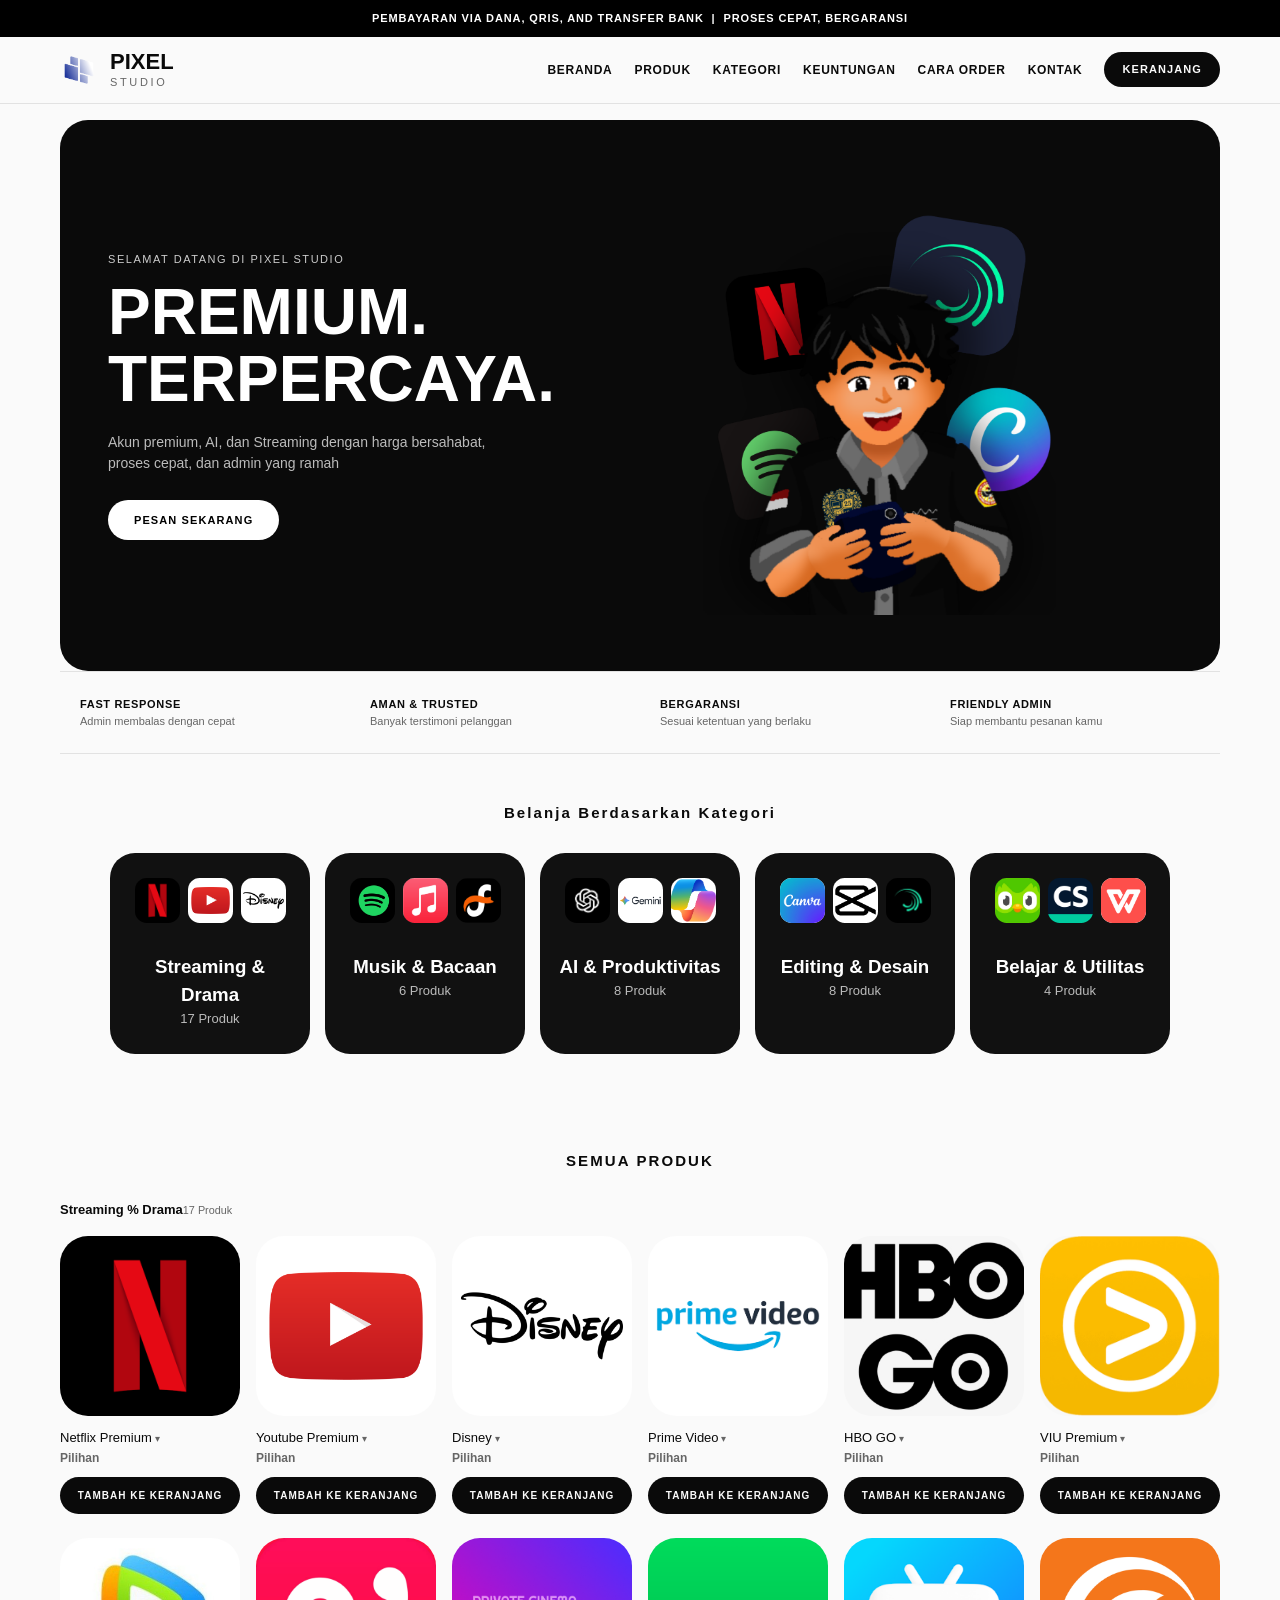
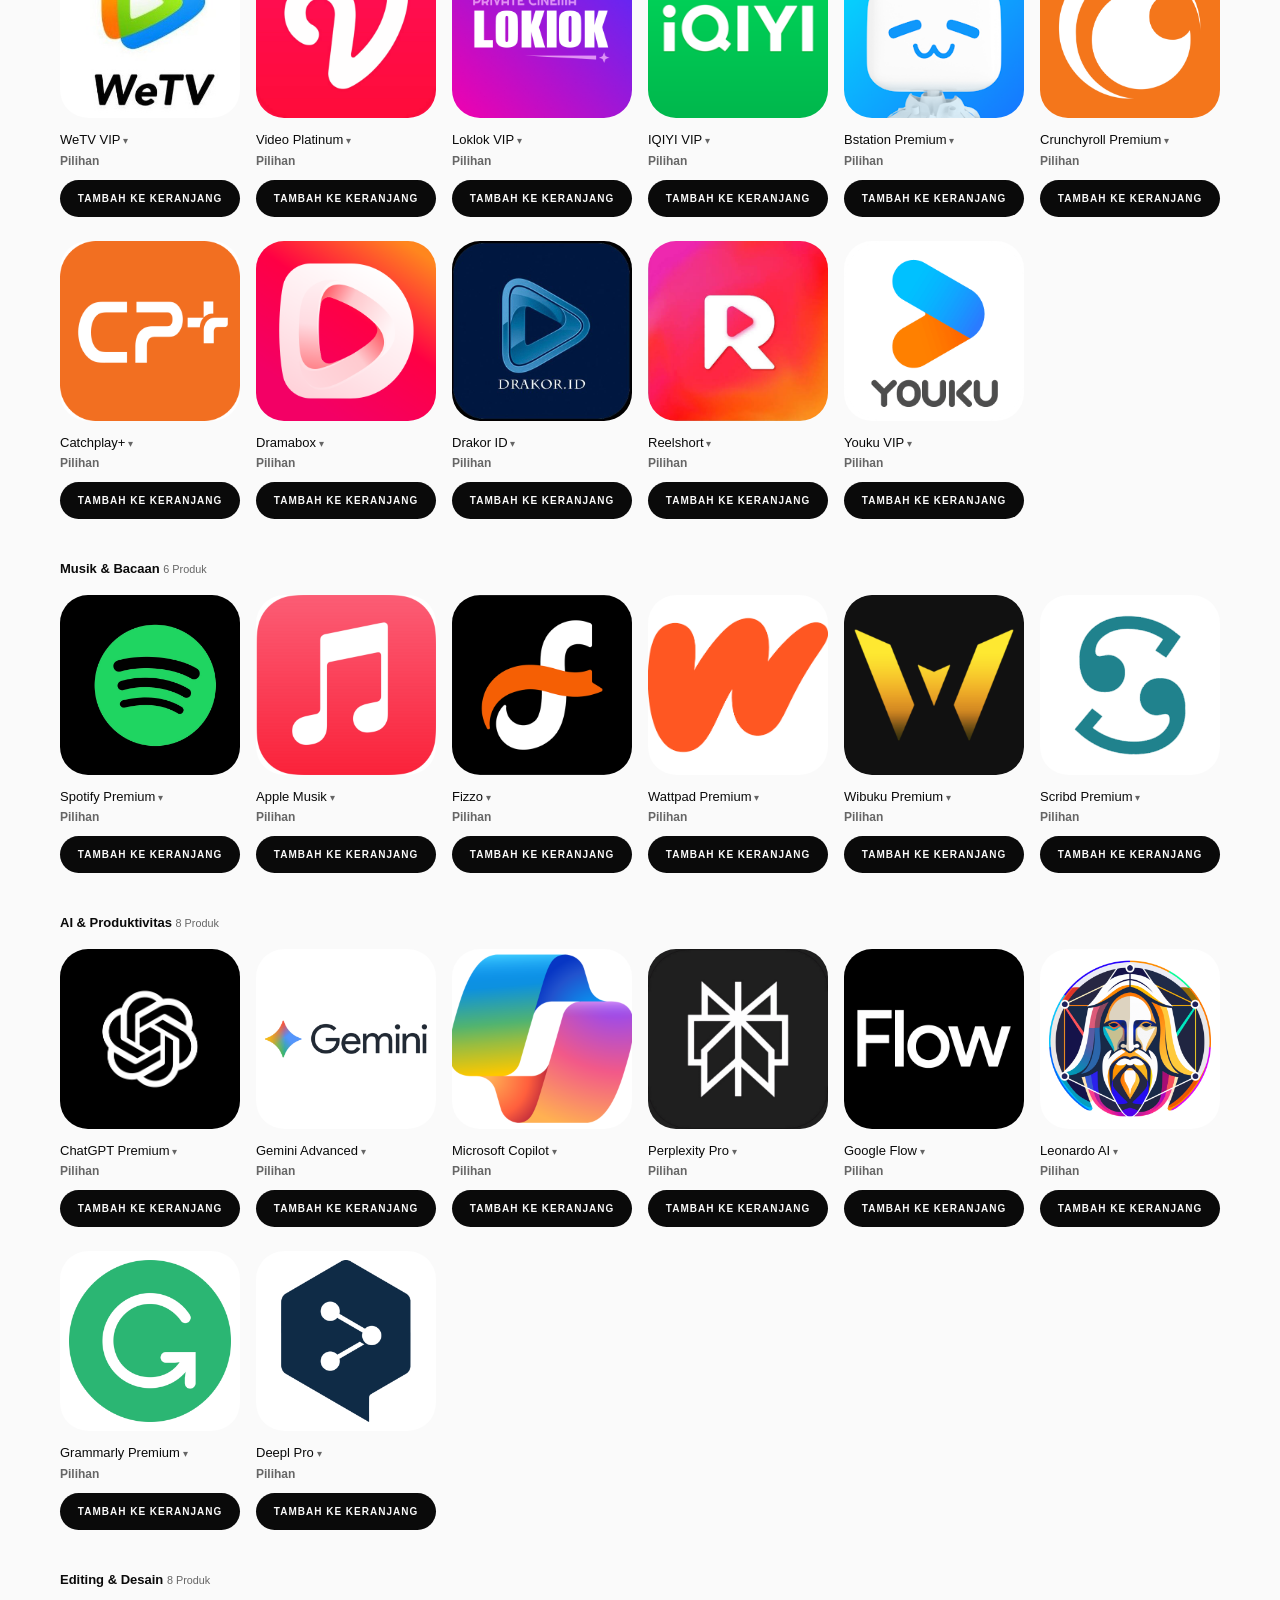
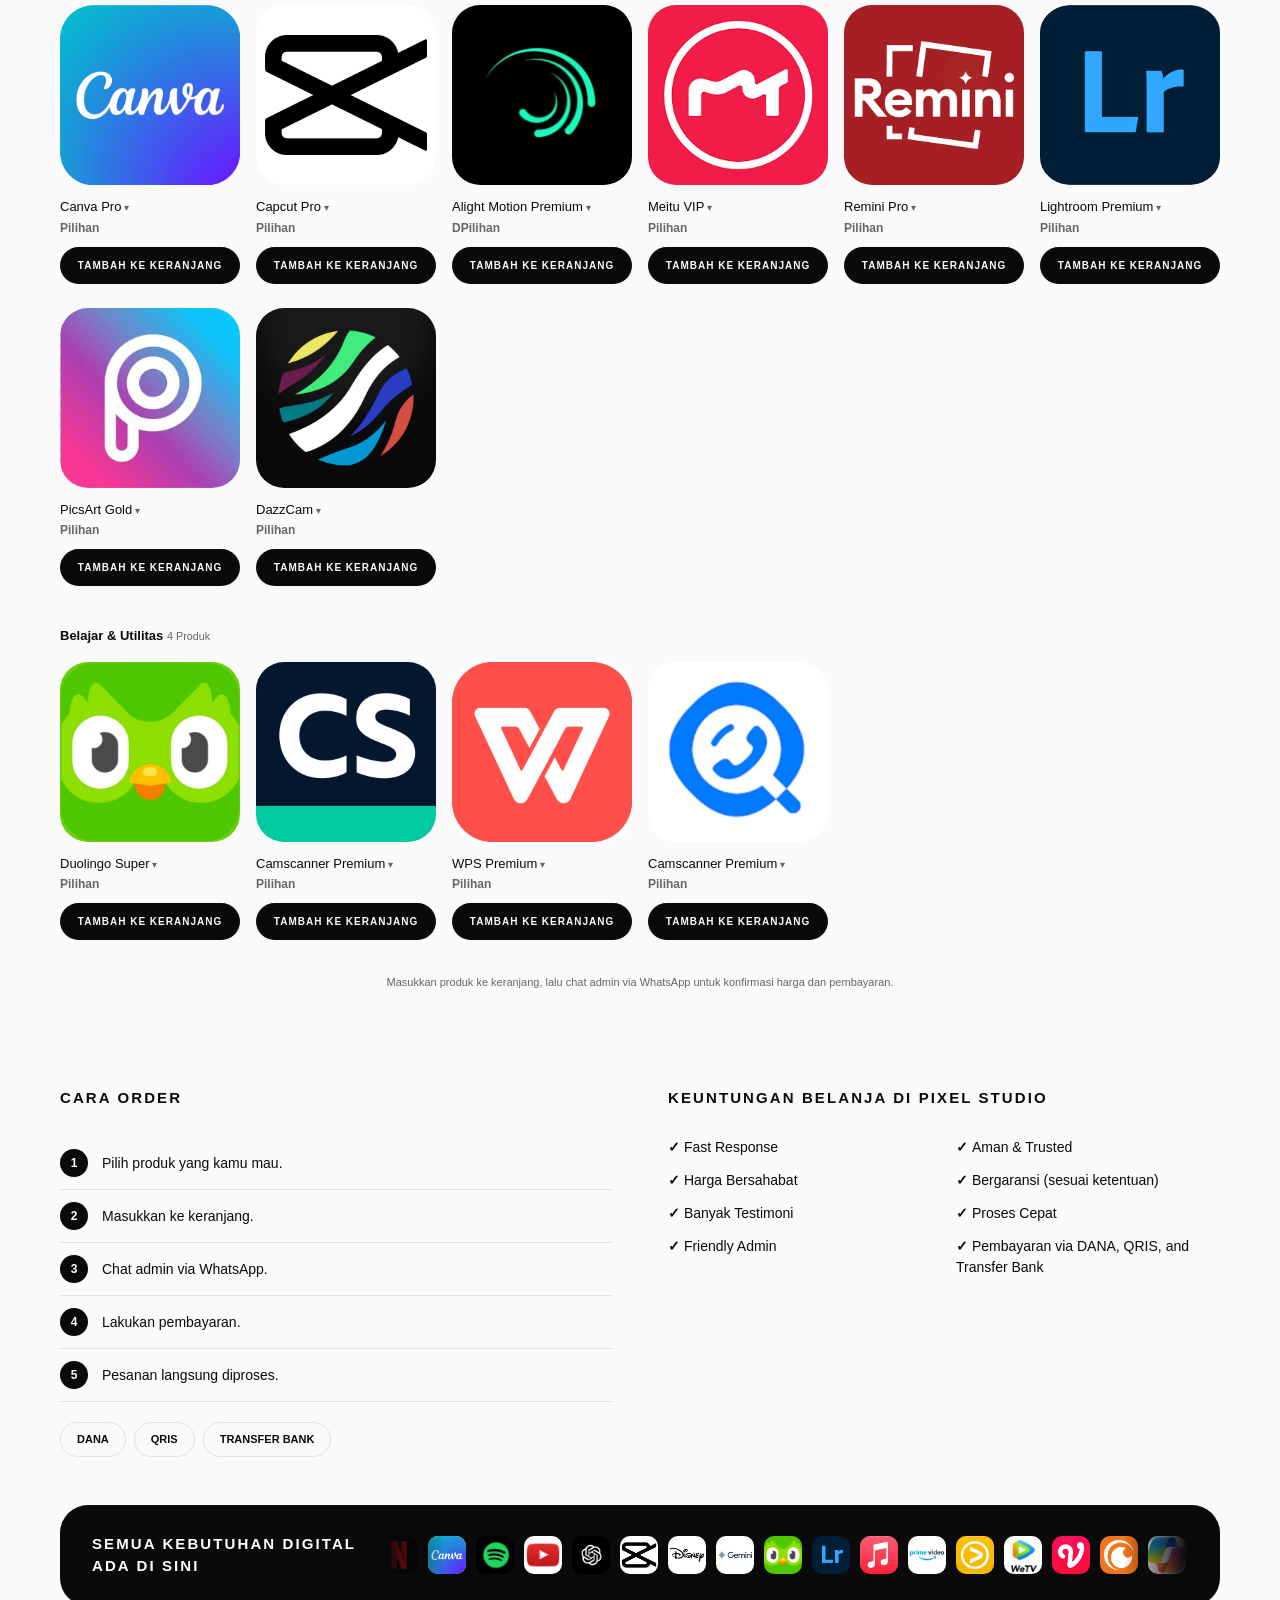
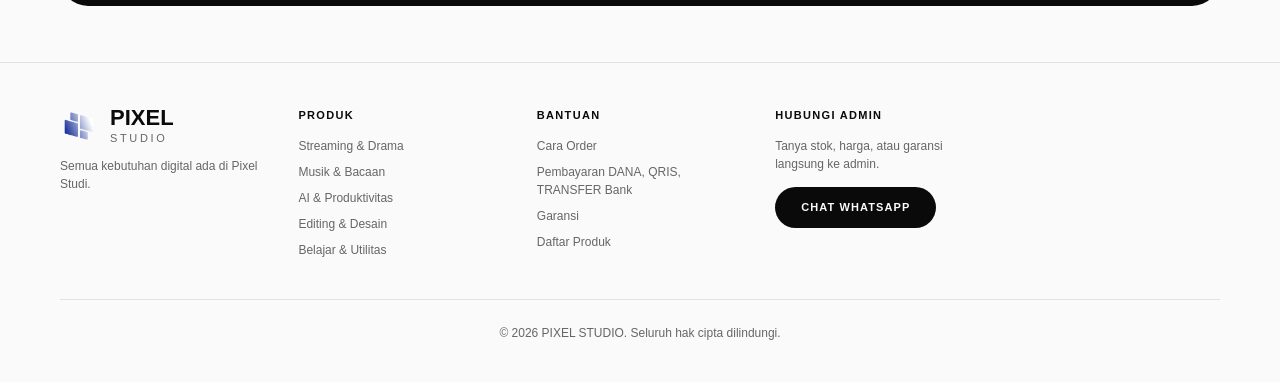
==== pixel_studio.html @ 8658fbcb "coba" ====
<!DOCTYPE html>
<html lang="id">
<head>
    <meta charset="UTF-8">
    <meta name="viewport" content="width=device-width, initial-scale=1.0">
    <title>Pixel Studio - Akun Premium & Aplikasi Digital</title>
    <link rel="icon" type="png" href="img/logo-toko.png">
    <link rel="stylesheet" href="desain.css">
</head>
<body id="atas">
    <p class="topbar">PEMBAYARAN VIA DANA, QRIS, AND TRANSFER BANK &nbsp;|&nbsp; PROSES CEPAT, BERGARANSI</p>
    <input type="checkbox" id="buka-keranjang">
    <header>
        <a href="#atas" class="brand">
            <img src="img/logo-toko.png" alt="Pixel Studio">
            <b>PIXEL<small>STUDIO</small></b>
        </a>
        <nav>
            <a href="#atas">BERANDA</a>
            <a href="#produk">PRODUK</a>
            <a href="#kategori">KATEGORI</a>
            <a href="#keuntungan">KEUNTUNGAN</a>
            <a href="#order">CARA ORDER</a>
            <a href="#kontak">KONTAK</a>
            <label for="buka-keranjang">KERANJANG</label>
        </nav>
    </header>
    <main>
        <!--TAMPILAN UTAMA-->
        <section class="banner">
            <div>
                <p class="kicker">SELAMAT DATANG DI PIXEL STUDIO</p>
                <h1>PREMIUM.<br>TERPERCAYA.</h1>
                <p>Akun premium, AI, dan Streaming dengan harga bersahabat, proses cepat, dan admin yang ramah</p>
                <a class="btn putih" href="#produk">PESAN SEKARANG</a>
            </div>
            <div class="collage">
                <img src="img/Desain.png" alt="Karakter Pixel Studio">
            </div>
        </section>
        <!--KEUNTUNGAN-->
        <section class="fitur" id="keuntungan">
            <div>
                <h3>FAST RESPONSE</h3>
                <p>Admin membalas dengan cepat</p>
            </div>
            <div>
                <h3>AMAN & TRUSTED</h3>
                <p>Banyak terstimoni pelanggan</p>
            </div>
            <div>
                <h3>BERGARANSI</h3>
                <p>Sesuai ketentuan yang berlaku</p>
            </div>
            <div>
                <h3>FRIENDLY ADMIN</h3>
                <p>Siap membantu pesanan kamu</p>
            </div>
        </section>
        <!--KATEGORI-->
        <section id="kategori">
            <h2>Belanja Berdasarkan Kategori</h2>
            <div class="kategori">
                <a href="#stream" class="kotak-kategori">
                <div>
                    <img src="img/Netflix.png" alt="netflix">
                    <img src="img/youtube.png" alt="youtube">
                    <img src="img/disney.png" alt="disney">
                </div>
                <h3>Streaming & Drama</h3>
                <p>17 Produk</p>
                </a>
                <a href="#musik" class="kotak-kategori">
                    <div>
                        <img src="img/spotify.jpg" alt="spotify">
                        <img src="img/apple-music.png" alt="Apple Musik">
                        <img src="img/fizzo.png" alt="Fizzo">
                    </div>
                    <h3>Musik & Bacaan</h3>
                    <p>6 Produk</p>
                </a>
                <a href="#ai" class="kotak-kategori">
                    <div>
                        <img src="img/chatgpt.webp" alt="chatgpt">
                        <img src="img/gemini.png" alt="gemini">
                        <img src="img/copilot.png" alt="copilot">
                    </div>
                    <h3>AI & Produktivitas</h3>
                    <p>8 Produk</p>
                </a>
                <a href="#edit" class="kotak-kategori">
                    <div>
                        <img src="img/canva.png" alt="canva">
                        <img src="img/capcut.png" alt="capcut">
                        <img src="img/alight-motion.jpg" alt="alight-motion">
                    </div>
                    <h3>Editing & Desain</h3>
                    <p>8 Produk</p>
                </a>
                <a href="#belajar" class="kotak-kategori">
                    <div>
                        <img src="img/duolingo.png" alt="dualingo">
                        <img src="img/camscanner.png" alt="camscanner">
                        <img src="img/wps.png" alt="wps">
                    </div>
                    <h3>Belajar & Utilitas</h3>
                    <p>4 Produk</p>
                </a>
            </div>
        </section>

        <!--Semua Produk-->
        <section id="produk">
            <h2>SEMUA PRODUK</h2>
            <div id="katalog">
<h3 id="stream">Streaming % Drama<small>17 Produk</small></h3>
<div class="grid">
    <article>
        <input type="checkbox" id="p1" class="pilih">
        <details>
            <summary><img src="img/Netflix.png" alt="netflix premium"><h4>Netflix Premium</h4><p>Pilihan</p></summary>
            <p>3 Hari | 7 Hari <br>1 Bulan | 1 Tahun</p>
        </details>
        <label for="p1"></label>
    </article>
    <article>
        <input type="checkbox" id="p2" class="pilih">
        <details>
            <summary><img src="img/youtube.png" alt="youtube premium"><h4>Youtube Premium</h4><p>Pilihan</p></summary>
            <p>1 Bulan | 1 Tahun</p>
        </details>
        <label for="p2"></label>
    </article>
    <article>
        <input type="checkbox" id="p3" class="pilih">
        <details>
            <summary><img src="img/disney.png" alt="disney"><h4>Disney</h4><p>Pilihan</p></summary>
            <p>isi Deskripsi</p>
        </details>
        <label for="p3"></label>
    </article>
    <article>
        <input type="checkbox" id="p1" class="pilih">
        <details>
            <summary><img src="img/prime-video.png" alt="prime-video"><h4>Prime Video</h4><p>Pilihan</p></summary>
            <p>1 Bulan | 6 Bulan <br> 1 Tahun</p>
        </details>
        <label for="p4"></label>
    </article>
    <article>
        <input type="checkbox" id="p5" class="pilih">
        <details>
            <summary><img src="img/hbo-go.png" alt="hbo go"><h4>HBO GO</h4><p>Pilihan</p></summary>
            <p>isi Deskripsi</p>
        </details>
        <label for="p5"></label>
    </article>
    <article>
        <input type="checkbox" id="p6" class="pilih">
        <details>
            <summary><img src="img/viu.png" alt="viu premium"><h4>VIU Premium</h4><p>Pilihan</p></summary>
            <p>isi Deskripsi</p>
        </details>
        <label for="p6"></label>
    </article>
    <article>
        <input type="checkbox" id="p7" class="pilih">
        <details>
            <summary><img src="img/wetv.jpg" alt="wetv vip"><h4>WeTV VIP</h4><p>Pilihan</p></summary>
            <p>isi Deskripsi</p>
        </details>
        <label for="p7"></label>
    </article>
    <article>
        <input type="checkbox" id="p8" class="pilih">
        <details>
            <summary><img src="img/vidio.png" alt="vidio platinum"><h4>Video Platinum</h4><p>Pilihan</p></summary>
            <p>isi Deskripsi</p>
        </details>
        <label for="p8"></label>
    </article>
    <article>
        <input type="checkbox" id="p9" class="pilih">
        <details>
            <summary><img src="img/loklok.png" alt="loklok VIP"><h4>Loklok VIP</h4><p>Pilihan</p></summary>
            <p>isi Deskripsi</p>
        </details>
        <label for="p9"></label>
    </article>
    <article>
        <input type="checkbox" id="p10" class="pilih">
        <details>
            <summary><img src="img/iqiyi.png" alt="iqiyi vip"><h4>IQIYI VIP</h4><p>Pilihan</p></summary>
            <p>isi Deskripsi</p>
        </details>
        <label for="p10"></label>
    </article>
    <article>
        <input type="checkbox" id="p11" class="pilih">
        <details>
            <summary><img src="img/bstation.png" alt="bstation premium"><h4>Bstation Premium</h4><p>Pilihan</p></summary>
            <p>isi Deskripsi</p>
        </details>
        <label for="p11"></label>
    </article>
    <article>
        <input type="checkbox" id="p12" class="pilih">
        <details>
            <summary><img src="img/crunchyroll.png" alt="crunchyroll premium"><h4>Crunchyroll Premium</h4><p>Pilihan</p></summary>
            <p>isi Deskripsi</p>
        </details>
        <label for="p12"></label>
    </article>
    <article>
        <input type="checkbox" id="p13" class="pilih">
        <details>
            <summary><img src="img/catchplay.png" alt="catchplay+"><h4>Catchplay+</h4><p>Pilihan</p></summary>
            <p>isi Deskripsi</p>
        </details>
        <label for="p13"></label>
    </article>
    <article>
        <input type="checkbox" id="p14" class="pilih">
        <details>
            <summary><img src="img/dramabox.image" alt="dramabox"><h4>Dramabox</h4><p>Pilihan</p></summary>
            <p>isi Deskripsi</p>
        </details>
        <label for="p14"></label>
    </article>
    <article>
        <input type="checkbox" id="p15" class="pilih">
        <details>
            <summary><img src="img/drakor-id.jpg" alt="drakor-id"><h4>Drakor ID</h4><p>Pilihan</p></summary>
            <p>isi Deskripsi</p>
        </details>
        <label for="p15"></label>
    </article>
    <article>
        <input type="checkbox" id="p16" class="pilih">
        <details>
            <summary><img src="img/reelshort.jpg" alt="reelshort"><h4>Reelshort</h4><p>Pilihan</p></summary>
            <p>isi Deskripsi</p>
        </details>
        <label for="p16"></label>
    </article>
    <article>
        <input type="checkbox" id="p17" class="pilih">
        <details>
            <summary><img src="img/youku.png" alt="youku vip"><h4>Youku VIP</h4><p>Pilihan</p></summary>
            <p>isi Deskripsi</p>
        </details>
        <label for="p17"></label>
    </article>
</div>

<h3 id="musik">Musik & Bacaan <small>6 Produk</small></h3>
<div class="grid">
    <article>
        <input type="checkbox" id="p18" class="pilih">
        <details>
            <summary><img src="img/spotify.jpg" alt="spotify premium"><h4>Spotify Premium</h4><p>Pilihan</p></summary>
            <p>isi Deskripsi</p>
        </details>
        <label for="p8"></label>
    </article>
    <article>
        <input type="checkbox" id="p19" class="pilih">
        <details>
            <summary><img src="img/apple-music.png" alt="apple-musik"><h4>Apple Musik</h4><p>Pilihan</p></summary>
            <p>isi Deskripsi</p>
        </details>
        <label for="p19"></label>
    </article>
    <article>
        <input type="checkbox" id="p20" class="pilih">
        <details>
            <summary><img src="img/fizzo.png" alt="fizzo"><h4>Fizzo</h4><p>Pilihan</p></summary>
            <p>isi Deskripsi</p>
        </details>
        <label for="p20"></label>
    </article>
    <article>
        <input type="checkbox" id="p21" class="pilih">
        <details>
            <summary><img src="img/wattpad.png" alt="wattpad premium"><h4>Wattpad Premium</h4><p>Pilihan</p></summary>
            <p>isi Deskripsi</p>
        </details>
        <label for="p21"></label>
    </article>
    <article>
        <input type="checkbox" id="p22" class="pilih">
        <details>
            <summary><img src="img/wibuku.png" alt="wibuku premium"><h4>Wibuku Premium</h4><p>Pilihan</p></summary>
            <p>isi Deskripsi</p>
        </details>
        <label for="p22"></label>
    </article>
    <article>
        <input type="checkbox" id="p23" class="pilih">
        <details>
            <summary><img src="img/scribd.png" alt="scribd premium"><h4>Scribd Premium</h4><p>Pilihan</p></summary>
            <p>isi Deskripsi</p>
        </details>
        <label for="p23"></label>
    </article>
</div>

<h3 id="musik">AI & Produktivitas <small>8 Produk</small></h3>
<div class="grid">
    <article>
        <input type="checkbox" id="p24" class="pilih">
        <details>
            <summary><img src="img/chatgpt.webp" alt="chatgpt premium"><h4>ChatGPT Premium</h4><p>Pilihan</p></summary>
            <p>isi Deskripsi</p>
        </details>
        <label for="p24"></label>
    </article>
    <article>
        <input type="checkbox" id="p25" class="pilih">
        <details>
            <summary><img src="img/gemini.png" alt="Gemini Advanced"><h4>Gemini Advanced</h4><p>Pilihan</p></summary>
            <p>isi Deskripsi</p>
        </details>
        <label for="p25"></label>
    </article>
    <article>
        <input type="checkbox" id="p26" class="pilih">
        <details>
            <summary><img src="img/copilot.png" alt="microsoft copilot"><h4>Microsoft Copilot</h4><p>Pilihan</p></summary>
            <p>isi Deskripsi</p>
        </details>
        <label for="p26"></label>
    </article>
    <article>
        <input type="checkbox" id="p27" class="pilih">
        <details>
            <summary><img src="img/perplexity.png" alt="perplexity pro"><h4>Perplexity Pro</h4><p>Pilihan</p></summary>
            <p>isi Deskripsi</p>
        </details>
        <label for="p27"></label>
    </article>
    <article>
        <input type="checkbox" id="p28" class="pilih">
        <details>
            <summary><img src="img/google-flow.png" alt="google flow"><h4>Google Flow</h4><p>Pilihan</p></summary>
            <p>isi Deskripsi</p>
        </details>
        <label for="p28"></label>
    </article>
    <article>
        <input type="checkbox" id="p29" class="pilih">
        <details>
            <summary><img src="img/leonardo-ai.png" alt="Leornardo AI"><h4>Leonardo AI</h4><p>Pilihan</p></summary>
            <p>isi Deskripsi</p>
        </details>
        <label for="p29"></label>
    </article>
    <article>
        <input type="checkbox" id="p30" class="pilih">
        <details>
            <summary><img src="img/grammarly.png" alt="Grammarly Premium"><h4>Grammarly Premium</h4><p>Pilihan</p></summary>
            <p>isi Deskripsi</p>
        </details>
        <label for="p30"></label>
    </article>
    <article>
        <input type="checkbox" id="p31" class="pilih">
        <details>
            <summary><img src="img/deepl.png" alt="Deepl Pro"><h4>Deepl Pro</h4><p>Pilihan</p></summary>
            <p>isi Deskripsi</p>
        </details>
        <label for="p31"></label>
    </article>
</div>

<h3 id="musik">Editing & Desain <small>8 Produk</small></h3>
<div class="grid">
    <article>
        <input type="checkbox" id="p32" class="pilih">
        <details>
            <summary><img src="img/canva.png" alt="Canva Pro"><h4>Canva Pro</h4><p>Pilihan</p></summary>
            <p>isi Deskripsi</p>
        </details>
        <label for="p32"></label>
    </article>
    <article>
        <input type="checkbox" id="p33" class="pilih">
        <details>
            <summary><img src="img/capcut.png" alt="Capcut Pro"><h4>Capcut Pro</h4><p>Pilihan</p></summary>
            <p>isi Deskripsi</p>
        </details>
        <label for="p33"></label>
    </article>
    <article>
        <input type="checkbox" id="p34" class="pilih">
        <details>
            <summary><img src="img/alight-motion.jpg" alt="Alight Motion Premium"><h4>Alight Motion Premium</h4><p>DPilihan</p></summary>
            <p>isi Deskripsi</p>
        </details>
        <label for="p34"></label>
    </article>
    <article>
        <input type="checkbox" id="p35" class="pilih">
        <details>
            <summary><img src="img/meitu.webp" alt="Meitu VIP"><h4>Meitu VIP</h4><p>Pilihan</p></summary>
            <p>isi Deskripsi</p>
        </details>
        <label for="p35"></label>
    </article>
    <article>
        <input type="checkbox" id="p36" class="pilih">
        <details>
            <summary><img src="img/remini.png" alt="Remini Pro"><h4>Remini Pro</h4><p>Pilihan</p></summary>
            <p>isi Deskripsi</p>
        </details>
        <label for="p36"></label>
    </article>
    <article>
        <input type="checkbox" id="p37" class="pilih">
        <details>
            <summary><img src="img/lightroom.png" alt="Lightroom Premium"><h4>Lightroom Premium</h4><p>Pilihan</p></summary>
            <p>isi Deskripsi</p>
        </details>
        <label for="p37"></label>
    </article>
    <article>
        <input type="checkbox" id="p38" class="pilih">
        <details>
            <summary><img src="img/picsart.jpg" alt="PicsArt Gold"><h4>PicsArt Gold</h4><p>Pilihan</p></summary>
            <p>isi Deskripsi</p>
        </details>
        <label for="p38"></label>
    </article>
    <article>
        <input type="checkbox" id="p39" class="pilih">
        <details>
            <summary><img src="img/dazzcam.jpg" alt="DazzCam"><h4>DazzCam</h4><p>Pilihan</p></summary>
            <p>isi Deskripsi</p>
        </details>
        <label for="p39"></label>
    </article>
</div>

<h3 id="belajar">Belajar & Utilitas <small>4 Produk</small></h3>
<div class="grid">
    <article>
        <input type="checkbox" id="p40" class="pilih">
        <details>
            <summary><img src="img/duolingo.png" alt="Duolingo Super"><h4>Duolingo Super</h4><p>Pilihan</p></summary>
            <p>isi Deskripsi</p>
        </details>
        <label for="p40"></label>
    </article>
    <article>
        <input type="checkbox" id="p41" class="pilih">
        <details>
            <summary><img src="img/camscanner.png" alt="Camscanner Premium"><h4>Camscanner Premium</h4><p>Pilihan</p></summary>
            <p>isi Deskripsi</p>
        </details>
        <label for="p41"></label>
    </article>
    <article>
        <input type="checkbox" id="p42" class="pilih">
        <details>
            <summary><img src="img/wps.png" alt="WPS Premium"><h4>WPS Premium</h4><p>Pilihan</p></summary>
            <p>isi Deskripsi</p>
        </details>
        <label for="p42"></label>
    </article>
    <article>
        <input type="checkbox" id="p43" class="pilih">
        <details>
            <summary><img src="img/getcontact.png" alt="GetContact Premium"><h4>Camscanner Premium</h4><p>Pilihan</p></summary>
            <p>isi Deskripsi</p>
        </details>
        <label for="p43"></label>
    </article>
</div>
            </div>
            <p class="note">Masukkan produk ke keranjang, lalu chat admin via WhatsApp untuk konfirmasi harga dan pembayaran.</p>
        </section>

        <!--ORDER-->
        <section class="order" id="order">
            <div>
                <h2>CARA ORDER</h2>
                <ol class="langkah">
                    <li>Pilih produk yang kamu mau.</li>
                    <li>Masukkan ke keranjang.</li>
                    <li>Chat admin via WhatsApp.</li>
                    <li>Lakukan pembayaran.</li>
                    <li>Pesanan langsung diproses.</li>
                </ol>
                <p class="bayar"><span>DANA</span><span>QRIS</span><span>TRANSFER BANK</span></p>
            </div>
            <!--KEUNTUNGAN BAGIAN BAWAH-->
            <div>
                <h2>KEUNTUNGAN BELANJA DI PIXEL STUDIO</h2>
                <ul class="cek">
                    <li>Fast Response</li>
                    <li>Aman & Trusted</li>
                    <li>Harga Bersahabat</li>
                    <li>Bergaransi (sesuai ketentuan)</li>
                    <li>Banyak Testimoni</li>
                    <li>Proses Cepat</li>
                    <li>Friendly Admin</li>
                    <li>Pembayaran via DANA, QRIS, and Transfer Bank</li>
                </ul>
            </div>
        </section>


        <!--ANIMASI APK BERGERAK-->
        <section class="strip">
            <h2>SEMUA KEBUTUHAN DIGITAL<br>ADA DI SINI</h2>
            <div class="marquee">
                <div class="jalur">
                    <div class="grup">
                        <img src="img/Netflix.png" alt="Netflix Premium">
                        <img src="img/canva.png" alt="Canva Pro">
                        <img src="img/spotify.jpg" alt="Spotify Premium">
                        <img src="img/youtube.png" alt="Youtube Premium">
                        <img src="img/chatgpt.webp" alt="ChatGPT Premium">
                        <img src="img/capcut.png" alt="Capcut Premium">
                        <img src="img/disney.png" alt="Disney+">
                        <img src="img/gemini.png" alt="Gemini Advanced">
                        <img src="img/duolingo.png" alt="Duolingo Super">
                        <img src="img/lightroom.png" alt="Lightroom Premium">
                        <img src="img/apple-music.png" alt="Apple Musik">
                        <img src="img/prime-video.png" alt="Prime Video">
                        <img src="img/viu.png" alt="VIU Premium">
                        <img src="img/wetv.jpg" alt="WeTV VIP">
                        <img src="img/vidio.png" alt="Video Platinum">
                        <img src="img/crunchyroll.png" alt="Crunchyroll Premium">
                        <img src="img/copilot.png" alt="Microsoft Copilot Pro">
                        <img src="img/perplexity.png" alt="Perplexity Pro">
                        <img src="img/grammarly.png" alt="Grammarly Premium">
                        <img src="img/deepl.png" alt="DeepL Pro">
                        <img src="img/alight-motion.jpg" alt="Alight Motion Premium">
                        <img src="img/picsart.jpg" alt="PicsArt Gold">
                        <img src="img/wps.png" alt="WPS Premium">
                        <img src="img/camscanner.png" alt="CamScanner Premium">
                    </div>
                    
                    <div class="grup" aria-hidden="true">
                        <img src="img/Netflix.png" alt="Netflix Premium">
                        <img src="img/canva.png" alt="Canva Pro">
                        <img src="img/spotify.jpg" alt="Spotify Premium">
                        <img src="img/youtube.png" alt="Youtube Premium">
                        <img src="img/chatgpt.webp" alt="ChatGPT Premium">
                        <img src="img/capcut.png" alt="Capcut Premium">
                        <img src="img/disney.png" alt="Disney+">
                        <img src="img/gemini.png" alt="Gemini Advanced">
                        <img src="img/duolingo.png" alt="Duolingo Super">
                        <img src="img/lightroom.png" alt="Lightroom Premium">
                        <img src="img/apple-music.png" alt="Apple Musik">
                        <img src="img/prime-video.png" alt="Prime Video">
                        <img src="img/viu.png" alt="VIU Premium">
                        <img src="img/wetv.jpg" alt="WeTV VIP">
                        <img src="img/vidio.png" alt="Video Platinum">
                        <img src="img/crunchyroll.png" alt="Crunchyroll Premium">
                        <img src="img/copilot.png" alt="Microsoft Copilot Pro">
                        <img src="img/perplexity.png" alt="Perplexity Pro">
                        <img src="img/grammarly.png" alt="Grammarly Premium">
                        <img src="img/deepl.png" alt="DeepL Pro">
                        <img src="img/alight-motion.jpg" alt="Alight Motion Premium">
                        <img src="img/picsart.jpg" alt="PicsArt Gold">
                        <img src="img/wps.png" alt="WPS Premium">
                        <img src="img/camscanner.png" alt="CamScanner Premium">
                    </div>
                </div>
            </div>
        </section>
    </main>

    <footer id="kontak">
        <div>
            <a href="#atas" class="brand"><img src="img/logo-toko.png" alt="Pixel Studio">
            <b>PIXEL <small>STUDIO</small></b></a>
            <p>Semua kebutuhan digital ada di Pixel Studi.</p>
        </div>
        <div>
            <h5>PRODUK</h5>
            <ul>
                <li><a href="#stream">Streaming & Drama</a></li>
                <li><a href="#musik">Musik & Bacaan</a></li>
                <li><a href="ai">AI & Produktivitas</a></li>
                <li><a href="#edit">Editing & Desain</a></li>
                <li><a href="#belajar">Belajar & Utilitas</a></li>
            </ul>
        </div>
        <div>
            <h5>BANTUAN</h5>
            <ul>
                <li><a href="#order">Cara Order</a></li>
                <li>Pembayaran DANA, QRIS, TRANSFER Bank</li>
                <li>Garansi</li>
                <li><a href="#produk">Daftar Produk</a></li>
            </ul>
        </div>
        <div>
            <h5>HUBUNGI ADMIN</h5>
            <p>Tanya stok, harga, atau garansi langsung ke admin.</p>
            <a class="btn" href="isi wa" target="_blank">CHAT WHATSAPP</a>
        </div>
        <p class="hak"> &copy; 2026 PIXEL STUDIO. Seluruh hak cipta dilindungi.</p>
    </footer>

    <!--KERANJANG-->
    <aside>
        <div class="drawer-atas"><b>KERANJANG (<span></span>)</b><label for="buka-keranjang">TUTUP</label></div>
        <ul>
            <li class="kosong">Keranjang masih kosong.</li>
            <li id="k1">Netflix Premium <label for="p1">Hapus</label></li>
            <li id="k2">Youtube Premium <label for="p2">Hapus</label></li>
            <li id="k3">Disney+ <label for="p3">Hapus</label></li>
            <li id="k4">Prime Video <label for="p4">Hapus</label></li>
            <li id="k5">HBO GO<label for="p5">Hapus</label></li>
            <li id="k6">VIU Premium <label for="p6">Hapus</label></li>
            <li id="k7">WeTV VIP <label for="p7">Hapus</label></li>
            <li id="k8">Vidio Platinum <label for="p8">Hapus</label></li>
            <li id="k9">LokLok VIP <label for="p9">Hapus</label></li>
            <li id="k10">iQIYI VIP <label for="p10">Hapus</label></li>
            <li id="k11">Bstation Premium<label for="p11">Hapus</label></li>
            <li id="k12">Crunchyroll Premium<label for="p12">Hapus</label></li>
            <li id="k13">Catchplay+<label for="p13">Hapus</label></li>
            <li id="k14">Dramabox<label for="p14">Hapus</label></li>
            <li id="k15">Drakor ID<label for="p15">Hapus</label></li>
            <li id="k16">ReelShort<label for="p16">Hapus</label></li>
            <li id="k17">Youku VIP<label for="p17">Hapus</label></li>
            <li id="k18">Spotify Premium<label for="p18">Hapus</label></li>
            <li id="k19">Apple Music<label for="p19">Hapus</label></li>
            <li id="k20">Fizzo<label for="p20">Hapus</label></li>
            <li id="k21">Wattpad Premium<label for="p21">Hapus</label></li>
            <li id="k22">Wibuku Premium<label for="p22">Hapus</label></li>
            <li id="k23">Scribd Premium<label for="p23">Hapus</label></li>
            <li id="k24">ChatGPT Premium<label for="p24">Hapus</label></li>
            <li id="k25">Gemini Advanced<label for="p25">Hapus</label></li>
            <li id="k26">Microsoft Copilot Pro<label for="p26">Hapus</label></li>
            <li id="k27">Perplexity Pro<label for="p27">Hapus</label></li>
            <li id="k28">Google Flow<label for="p28">Hapus</label></li>
            <li id="k29">Leonardo AI<label for="p29">Hapus</label></li>
            <li id="k30">Grammarly Premium<label for="p30">Hapus</label></li>
            <li id="k31">DeepL Pro<label for="p13">Hapus</label></li>
            <li id="k32">Canva Pro<label for="p23">Hapus</label></li>
            <li id="k33">CapCut Pro<label for="p33">Hapus</label></li>
            <li id="k34">Alight Motion Premium<label for="p34">Hapus</label></li>
            <li id="k35">Meitu VIP<label for="p35">Hapus</label></li>
            <li id="k36">Remini Pro<label for="p36">Hapus</label></li>
            <li id="k37">Lightroom Premium<label for="p37">Hapus</label></li>
            <li id="k38">PicsArt Gold<label for="p38">Hapus</label></li>
            <li id="k39">DazzCam<label for="p39">Hapus</label></li>
            <li id="k40">Duolingo Super<label for="p40">Hapus</label></li>
            <li id="k41">CamScanner Premium<label for="p41">Hapus</label></li>
            <li id="k42">WPS Premium<label for="p42">Hapus</label></li>
            <li id="k43">GetContact Premium<label for="p43">Hapus</label></li>
        </ul>
        <p>Sebutkan nama produk yang dpilih saat chat admin. Pembayaran via DANA, QRIS, dan TRANSFER BANK</p>
        <a class="btn" href="isi wa" target="_blank">CHAT ADMIN VIA WHATSAPP</a>
    </aside>
</body>
</html>
---- desain.css ----
/* WARNA DAN DASAR */
* {
  box-sizing: border-box;
  margin: 0;
  padding: 0;
}

html {
  scroll-behavior: smooth;
  scroll-padding-top: 90px;
}

body {

  font-family: 'Montserrat', Arial, sans-serif;

  font-family: 'Montserrat', Arial, sans-serif;

  background: #fafafa;
  color: #0a0a0a;
  line-height: 1.5;
}

a {
  color: inherit;
  text-decoration: none;
}

ul, ol {
  list-style: none;
}

button {
  font: inherit;
  cursor: pointer;
  border: 0;
  background: none;
  color: inherit;
}

h2 {
  font-size: 15px;
  letter-spacing: .14em;
  text-align: center;
  margin-bottom: 28px;
}

/*Lebar Halaman*/
main {
  max-width: 1200px;
  margin: 0 auto;
  padding: 0 20px;
}

main > section {
  padding: 48px 0;
}

/* Tombol Bulat*/
.btn {
  display: inline-block;
  padding: 12px 26px;
  border-radius: 999px;
  background: #0a0a0a;
  color: #fafafa;
  font-size: 11px;
  font-weight: 700;
  letter-spacing: .1em;
  text-align: center;
}

.putih {
  background: #fff;
  color: #000;
}

/*TOP BAR MENU*/
.topbar {
  background: #000;
  color: #fff;
  text-align: center;
  font-size: 11px;
  font-weight: 700;
  letter-spacing: .08em;
  padding: 10px;
}

header, footer {
  padding-inline: max(20px, calc((100% - 1160px) / 2));
}

header {
  position: sticky;
  top: 0;
  z-index: 5;
  background: #fafafa;
  border-bottom: 1px solid #e2e2e2;
  display: flex;
  flex-wrap: wrap;
  align-items: center;
  justify-content: space-between;
  gap: 12px 24px;
  padding-block: 14px;
}

.brand {
  display: flex;
  align-items: center;
  gap: 12px;
}

.brand img {
  background: none;
  height: 38px;
  max-width: 140px;
  object-fit: contain;
  border-radius: 0;
} 

.brand b {
  font-size: 22px;
  line-height: 1;
}

.brand small {
  display: block;
  margin-top: 4px;
  font-size: 11px;
  font-weight: 500;
  letter-spacing: .24em;
  color: #666;
}

nav {
  display: flex;
  align-items: center;
  gap: 22px;
  font-size: 12px;
  font-weight: 600;
  letter-spacing: .06em;
  overflow-x: auto;
  white-space: nowrap;
}

nav label {
  cursor: pointer;
  background: #0a0a0a;
  color: #fafafa;
  padding: 9px 18px;
  border-radius: 999px;
  font-size: 11px;
  font-weight: 700;
  letter-spacing: .1em;
}

/*Penanda isi keranjang*/
body:has(.pilih:checked) nav label::after {
  content: " •";
}

/*Hero*/
.banner {
  display: flex;
  flex-warp: wrap;
  align-items: center;
  justify-content: space-between;
  gap: 32px;
  margin-top: 16px;
  padding: 56px 48px;
  border-radius: 28px;
  background: #0a0a0a;
  color: #fff;
  overflow: hidden;
}

.kicker {
  font-size: 11px;
  letter-spacing: .14em;
  color: #ccc;
}

.banner h1 {
  font-size: clamp(36px, 6vw, 64px);
  line-height: 1.05;
  margin: 12px 0 18px;
}

.banner p:not(.kicker) {
  max-width: 420px;
  color: #bbb;
  font-size: 14px;
  margin-bottom: 26px;
}

/*Karakter*/
.collage {
  display: flex;
  justify-content: center;
  margin: 0 auto;
}

.collage img {
  width: auto;
  height: auto;
  max-width: 100%;
  max-height: 440px;
  object-fit: contain;
  border-radius: 0;
  background: none;
}

/*Gambar APP*/
img {
  display: block;
  object-fit: cover;
  border-radius: 26%;
  background: white;
  color: #666;
  font-size: 10px;
  text-align: center;
}

/*Keuntungan dan Kategori*/
.fitur {
  display: grid;
  grid-template-columns: repeat(auto-fit, minmax(220px, 1fr));
  border-block: 1px solid #e2e2e2;
  padding: 0;
}

.fitur div {
  padding: 24px 20px;
}

.fitur h3 {
  font-size: 11px; 
  letter-spacing: .06em;
}

.fitur p {
  font-size: 11px;
  color: #666;
}

.kategori {
  display: flex;
  flex-wrap: wrap;
  gap: 15px;
  justify-content: center;
}

.kotak-kategori {
  background-color: #111;
  color: white;
  width: 200px;
  padding: 25px 15px;
  border-radius: 25px;
  text-align: center;
}

.kotak-kategori:hover {
  background-color: #333;
}

.kotak-kategori img {
  width: 45px;
  height: 45px;
  margin: 0 2px 15px 2px;
}

.kotak-kategori p {
  font-size: 13px;
  color: #bbb;
}

.kotak-kategori div {
  display: flex;
  justify-content: center;
  gap: 4px;
  margin-bottom: 15px;
}

/* Kartu Produk */
.grid {
  display: grid;
  grid-template-columns: repeat(auto-fill, minmax(160px, 1fr));
  gap: 24px 16px;
}

#katalog h3 {
  font-size: 13px;
  letter-spacing: .lem;
  margin: 40px 0 16px;
}

#katalog h3:first-child {
  margin-top: 0;
}

#katalog h3 small {
  color: #666;
  font-weight: 500;
}

#katalog summary {
  cursor: pointer;
  list-style: none;
}

#katalog summary::-webkit-details-marker {
  display: none;
}

#katalog summary img {
  width: 100%;
  height: auto;
  aspect-ratio: 1;
  border-radius: 28px;
  transition: transform .3s;
}

#katalog article:hover img {
  transform: scale(1.03);
}

#katalog h4 {
  font-size: 13px;
  font-weight: 500;
  margin: 12px 0 2px;
}

#katalog h4::after {
  content: " ▾";
  font-size: 10px;
  color: #666;
}

#katalog details[open] h4::after {
  content: " ▴";
}

summary p {
  font-size: 12px;
  font-weight: 600;
  color: #666;
  margin-bottom: 10px;
}

details > p {
  font-size: 12px;
  line-height: 1.6;
  color: #666;
  background: #eee;
  border-radius: 16px;
  padding: 12px 14px;
  margin-bottom: 10px;
  white-space: pre-line;
}

/* Tombol Tambah */
#katalog label {
  display: block;
  cursor: pointer;
  padding: 11px 8px;
  border-radius: 999px;
  background: #0a0a0a;
  color: #fafafa;
  text-align: center;
  font-size: 10px;
  font-weight: 700;
  letter-spacing: .1em;
}

#katalog label::after {
  content: "TAMBAH KE KERANJANG";
}

#katalog article:has(.pilih:checked) label {
  background: none;
  color: #0a0a0a;
  box-shadow: inset 0 0 0 1px #0a0a0a;
}

#katalog article:has(.pilih:checked) label::after {
  content: "DI KERANJANG ✓";
}

.note {
  text-align: center;
  font-size: 11px;
  color: #666;
  margin-top: 34px;
}

/* Cara Order*/
.order {
  display: grid;
  grid-template-columns: repeat(auto-fit, minmax(300px, 1fr));
  gap: 56px;
}

.order h2 {
  text-align: left;
}

.langkah {
  counter-reset: no;
}

.langkah li {
  counter-increment: no;
  display: flex;
  align-items: center;
  gap: 14px;
  padding: 12px 0;
  border-bottom: 1px solid #e2e2e2;
  font-size: 14px;
}

.langkah li::before {
  content: counter(no);
  width: 28px;
  height: 28px;
  flex: none;
  display: grid;
  place-items: center;
  border-radius: 50%;
  background: #0a0a0a;
  color: #fafafa;
  font-size: 12px;
  font-weight: 700;
}

.bayar {
  display: flex;
  flex-wrap: wrap;
  gap: 8px;
  margin-top: 20px;
}

.bayar span {
  border: 1px solid #e2e2e2;
  border-radius: 999px;
  padding: 8px 16px;
  font-size: 11px;
  font-weight: 700;
}

.cek {
  display: grid;
  grid-template-columns: repeat(auto-fit, minmax(200px, 1fr));
  gap: 12px 24px;
  font-size: 14px;
}

.cek li::before {
  content: "✓ ";
  font-weight: 800;
}

.strip {
  display: flex;
  flex-wrap: wrap;
  align-items: center;
  gap: 24px;
  margin-bottom: 56px;
  padding: 28px 32px;
  border-radius: 28px;
  background: #0a0a0a;
  color: #fff;
  overflow: hidden;
}

.strip h2 {
  margin: 0;
  text-align: left;
}

/* Logo 3 Lapis */
.marquee {
   flex: 1;
   min-width: 260px;
   overflow: hidden;
   mask-image: linear-gradient(90deg, transparent, #000 8%, #000 92%, transparent);
}

.jalur {
   display: flex;
   width: max-content;
   animation: geser 10s linear infinite;
}

/* Stop Sorot Mouse */
.jalur:hover {
   animation-play-state: paused;
}

.grup {
   display: flex;
   gap: 10px;
   padding-right: 10px;
}

.grup img {
   width: 38px;
   height: 38px;
}

/* Geser */
@keyframes geser {
   to {
      transform: translateX(-50%);
   }
}

@media (prefers-reduced-motion: reduce) {
   .jalur {
      animation: none;
   }
}

/* Footer */
footer {
   display: grid;
   grid-template-columns: repeat(auto-fit, minmax(200px, 1fr));
   gap: 32px;
   padding-block: 44px 32px;
   border-top: 1px solid #e2e2e2;
}

footer h5 {
   font-size: 11px;
   letter-spacing: .12em;
   margin-bottom: 14px;
}

footer li, footer p {
   font-size: 12px;
   color: #666;
   margin-bottom: 8px;
}

footer .brand {
   margin-bottom: 12px;
   color: #0a0a0a;
}

footer .btn {
   margin-top: 6px;
}

.hak {
   grid-column: 1 / -1;
   text-align: center;
   padding-top: 24px;
   border-top: 1px solid #e2e2e2;
}

/* Keranjang */

/* Hitung Centang */
body {
   counter-reset: jumlah;
}

.pilih {
   position: absolute;
   opacity: 0;
   width: 0;
   height: 0;
   pointer-events: none;
}

.pilih:checked {
   counter-increment: jumlah;
}

#buka-keranjang {
   display: none;
}

aside {
   position: fixed;
   top: 0;
   right: 0;
   z-index: 20;
   width: min(400px, 100%);
   height: 100%;
   padding: 20px;
   display: flex;
   flex-direction: column;
   gap: 14px;
   background: #fafafa;
   border-left: 1px solid #e2e2e2;
   transform: translateX(100%);
   transition: transform .28s ease;
}

#buka-keranjang:checked ~ aside {
   transform: none;
}

.drawer-atas {
   display: flex;
   justify-content: space-between;
   align-items: center;
   letter-spacing: .1em;
   font-size: 13px;
}

.drawer-atas span::after {
   content: counter(jumlah);
}

.drawer-atas label {
   cursor: pointer;
   font-size: 11px;
   font-weight: 700;
}

aside ul {
   flex: 1;
   overflow-y: auto;
}

aside li {
   display: none;
   align-items: center;
   justify-content: space-between;
   gap: 12px;
   padding: 12px 0;
   border-bottom: 1px solid #e2e2e2;
   font-size: 13px;
}

aside li label {
   cursor: pointer;
   font-size: 11px;
   color: #666;
   text-decoration: underline;
}

aside p {
   font-size: 11px;
   color: #666;
}

/* Label kosong */
aside .kosong {
   display: block;
   color: #666;
   border: 0;
}

body:has(.pilih:checked) aside .kosong {
   display: none;
}

/* Item keranjang tampil kalau produknya dicentang (pola: produk nomor N -> item kN) */
body:has(#p1:checked) #k1,
body:has(#p2:checked) #k2,
body:has(#p3:checked) #k3,
body:has(#p4:checked) #k4,
body:has(#p5:checked) #k5,
body:has(#p6:checked) #k6,
body:has(#p7:checked) #k7,
body:has(#p8:checked) #k8,
body:has(#p9:checked) #k9,
body:has(#p10:checked) #k10,
body:has(#p11:checked) #k11,
body:has(#p12:checked) #k12,
body:has(#p13:checked) #k13,
body:has(#p14:checked) #k14,
body:has(#p15:checked) #k15,
body:has(#p16:checked) #k16,
body:has(#p17:checked) #k17,
body:has(#p18:checked) #k18,
body:has(#p19:checked) #k19,
body:has(#p20:checked) #k20,
body:has(#p21:checked) #k21,
body:has(#p22:checked) #k22,
body:has(#p23:checked) #k23,
body:has(#p24:checked) #k24,
body:has(#p25:checked) #k25,
body:has(#p26:checked) #k26,
body:has(#p27:checked) #k27,
body:has(#p28:checked) #k28,
body:has(#p29:checked) #k29,
body:has(#p30:checked) #k30,
body:has(#p31:checked) #k31,
body:has(#p32:checked) #k32,
body:has(#p33:checked) #k33,
body:has(#p34:checked) #k34,
body:has(#p35:checked) #k35,
body:has(#p36:checked) #k36,
body:has(#p37:checked) #k37,
body:has(#p38:checked) #k38,
body:has(#p39:checked) #k39,
body:has(#p40:checked) #k40,
body:has(#p41:checked) #k41,
body:has(#p42:checked) #k42,
body:has(#p43:checked) #k43 {
   display: flex;
}

@media (max-width: 600px) {
   .hero {
      padding: 36px 24px;
   }
}
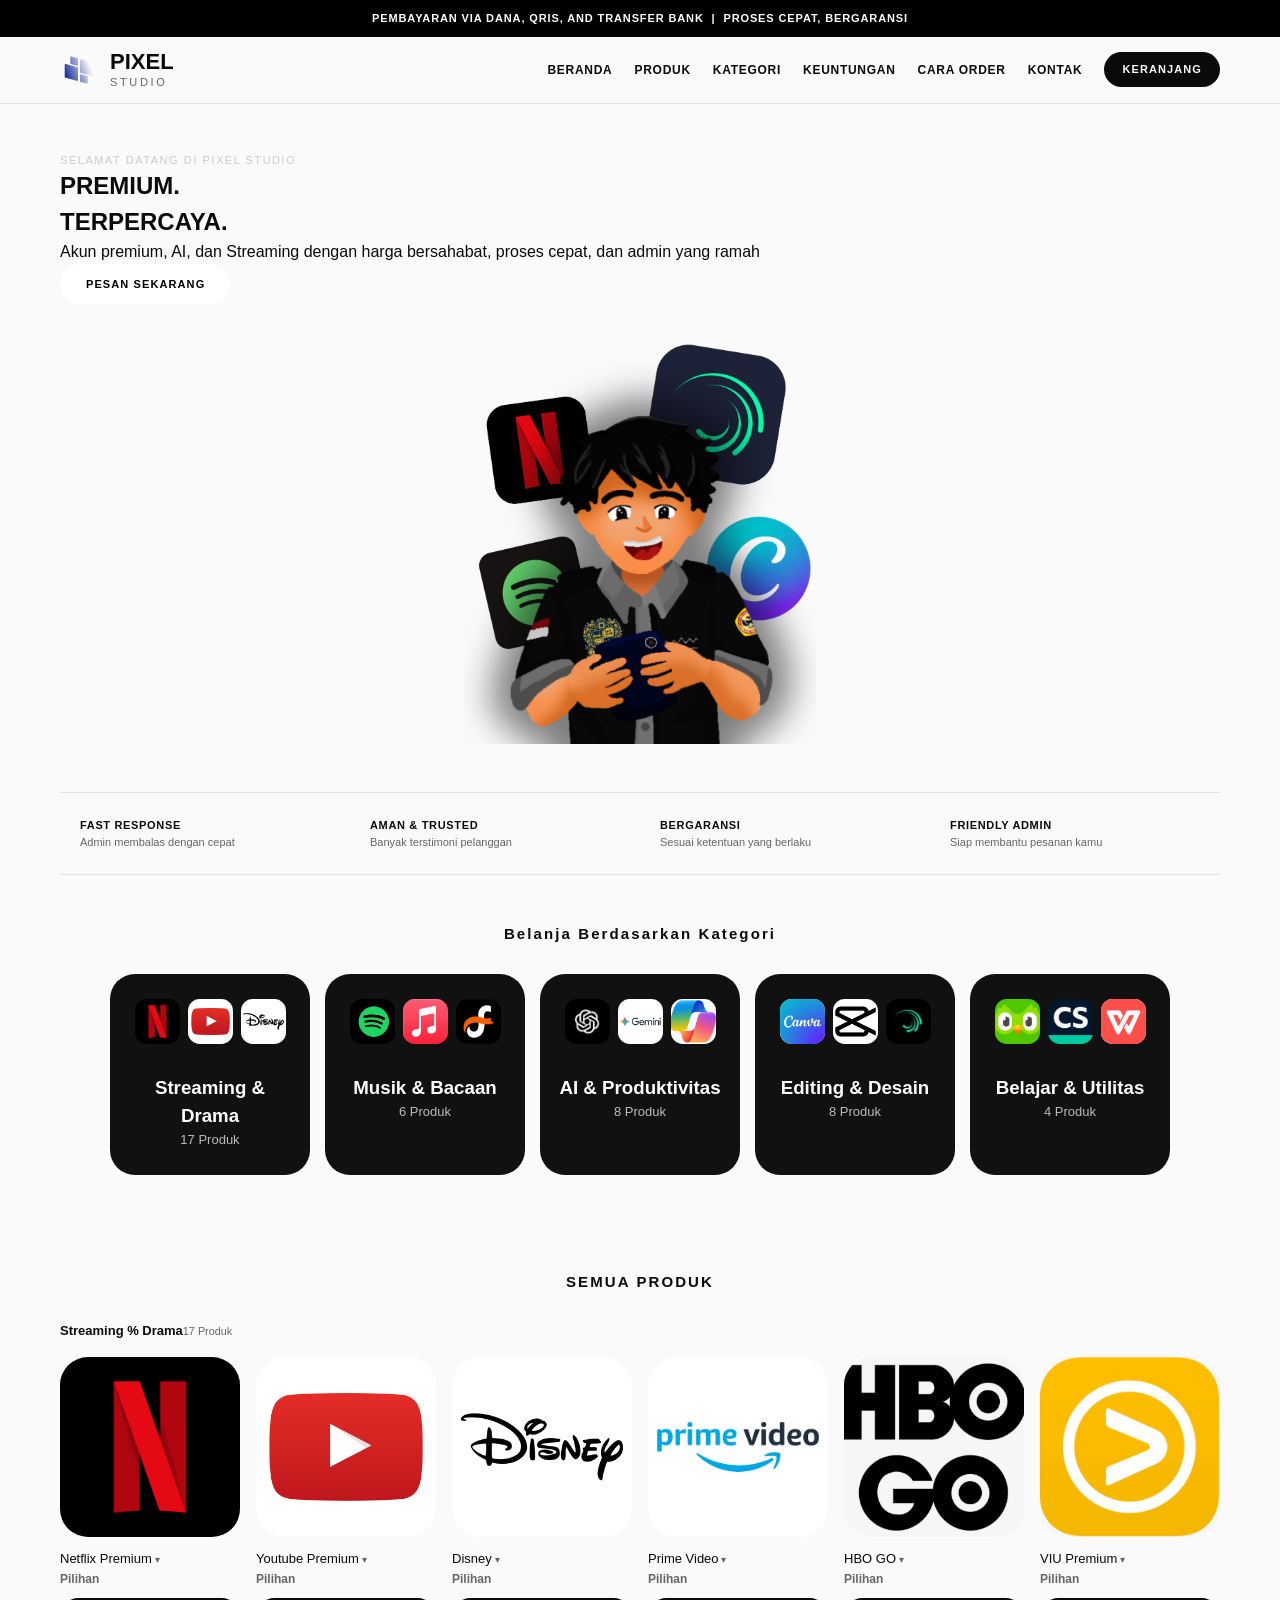
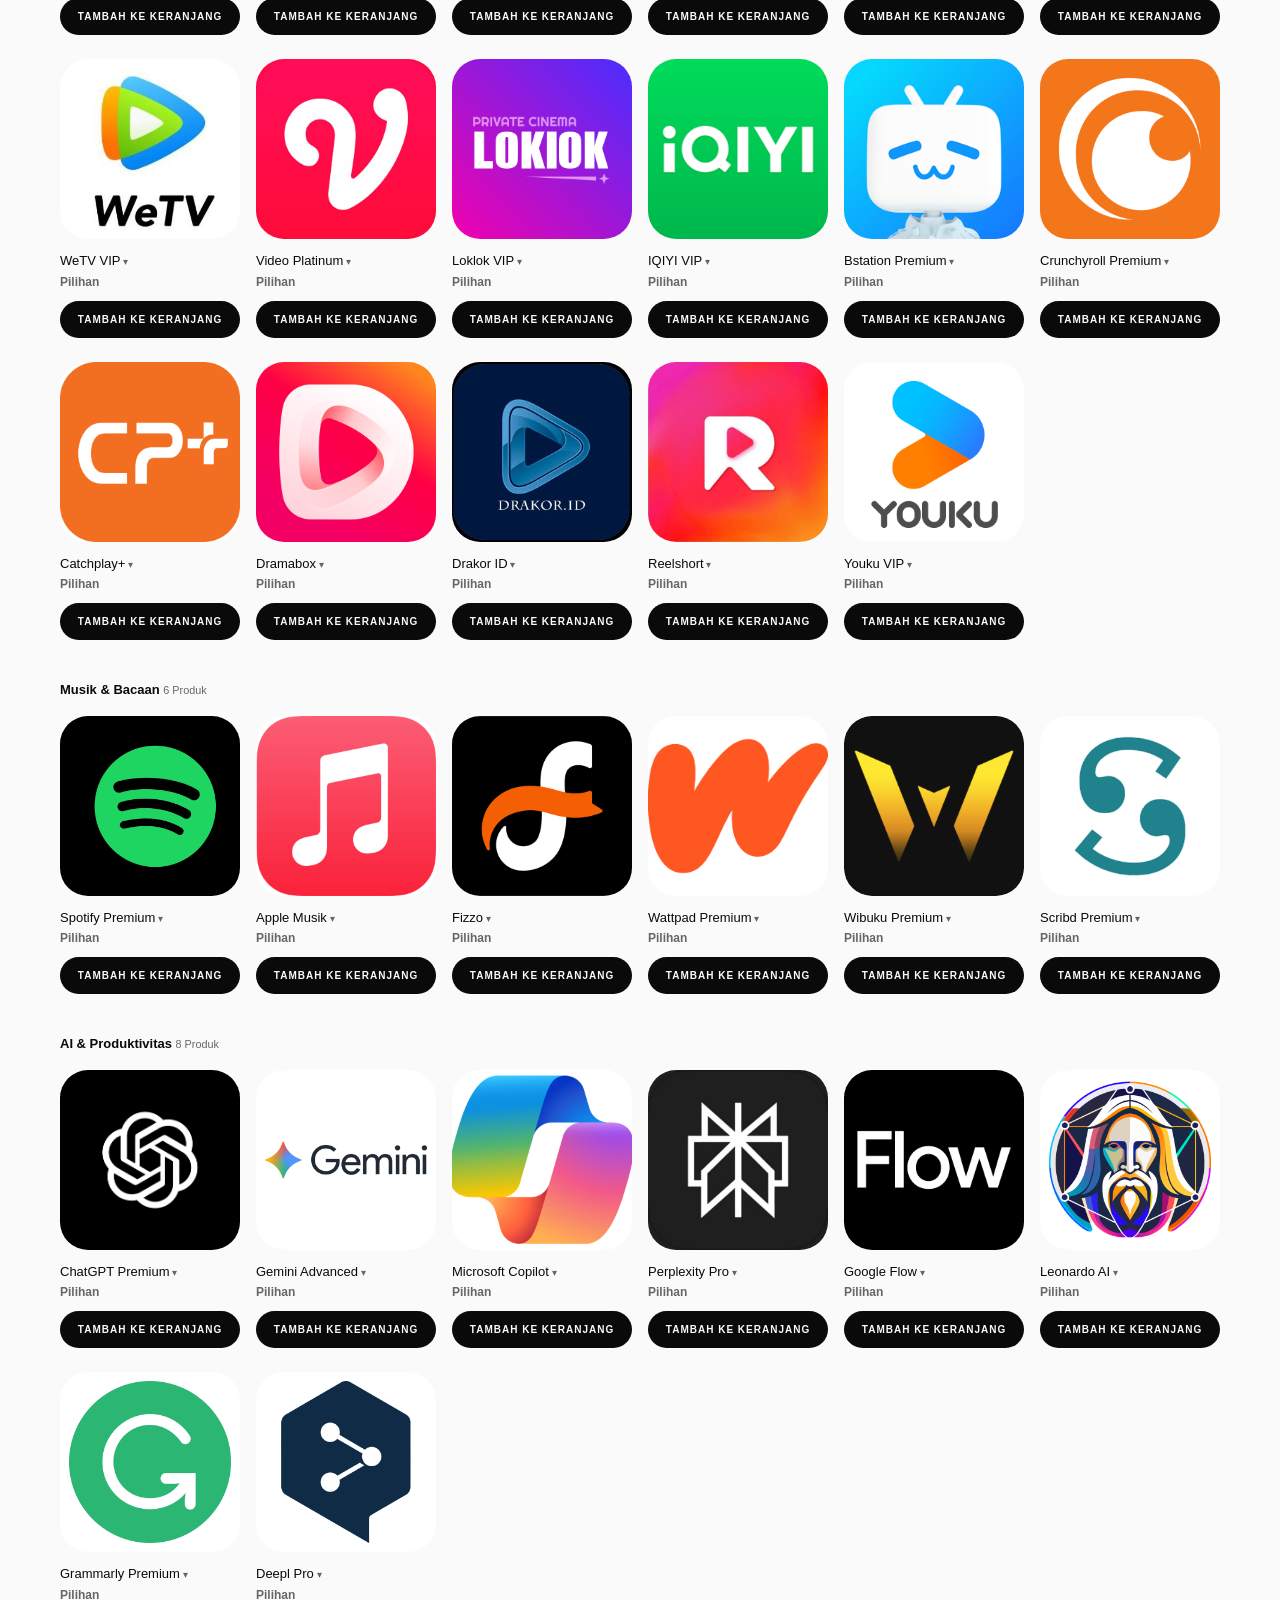
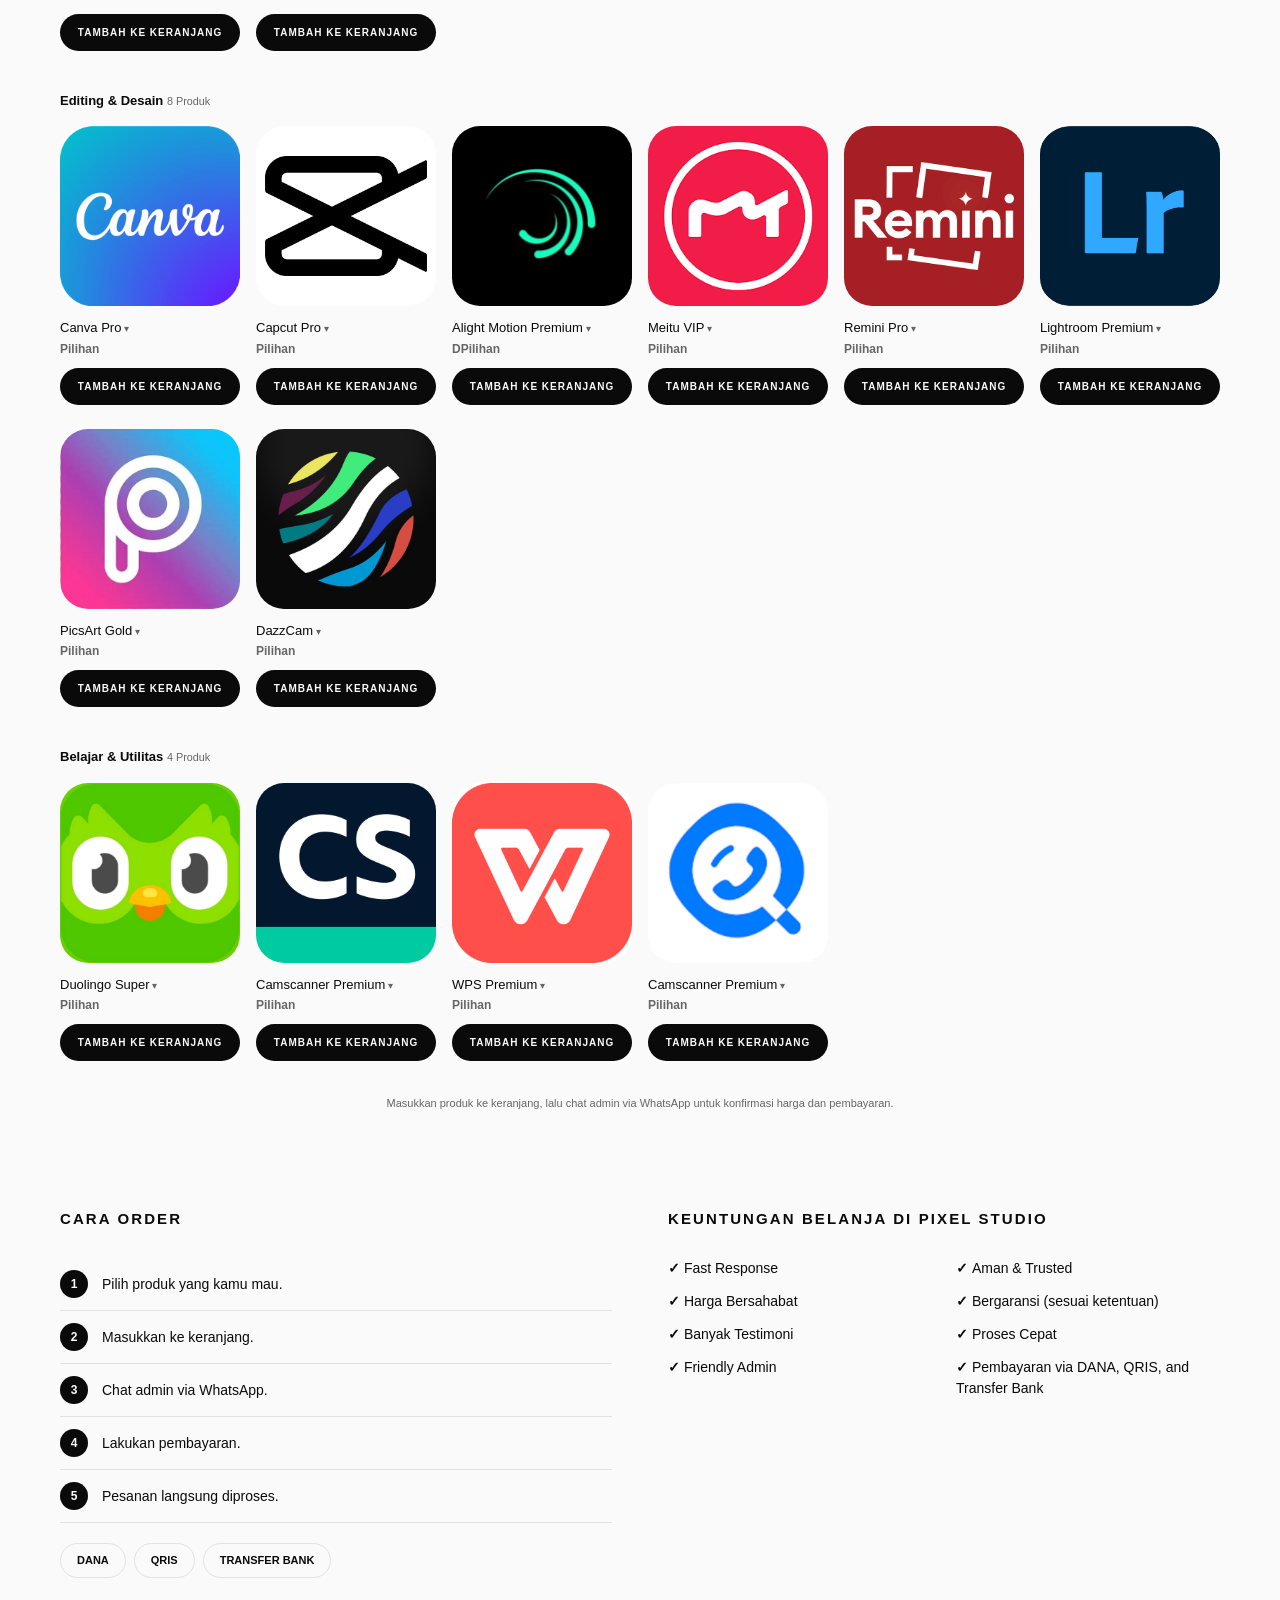
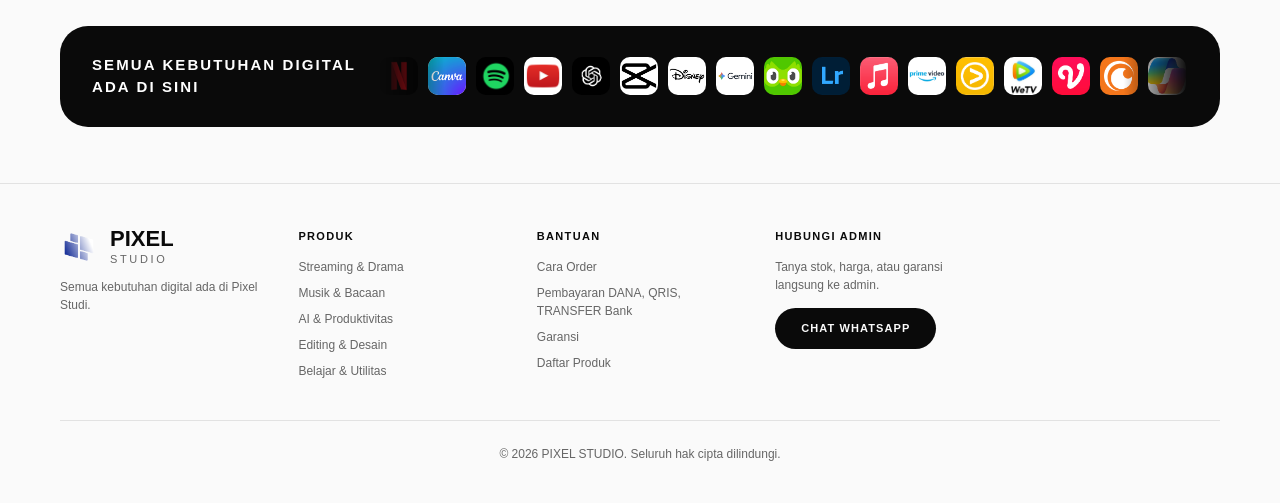
==== commit 13659b9a: "Penambahan Kontak" ====
--- a/pixel_studio.html
+++ b/pixel_studio.html
@@ -32,7 +32,7 @@
                 <p class="kicker">SELAMAT DATANG DI PIXEL STUDIO</p>
                 <h1>PREMIUM.<br>TERPERCAYA.</h1>
                 <p>Akun premium, AI, dan Streaming dengan harga bersahabat, proses cepat, dan admin yang ramah</p>
-                <a class="btn putih" href="#produk">PESAN SEKARANG</a>
+                <a class= "btn putih" href="#produk">PESAN SEKARANG</a>
             </div>
             <div class="collage">
                 <img src="img/Desain.png" alt="Karakter Pixel Studio">
@@ -601,7 +601,7 @@
         <div>
             <h5>HUBUNGI ADMIN</h5>
             <p>Tanya stok, harga, atau garansi langsung ke admin.</p>
-            <a class="btn" href="isi wa" target="_blank">CHAT WHATSAPP</a>
+            <a class="btn" href="wa.me/62881080888213" target="_blank">CHAT WHATSAPP</a>
         </div>
         <p class="hak"> &copy; 2026 PIXEL STUDIO. Seluruh hak cipta dilindungi.</p>
     </footer>
@@ -656,7 +656,7 @@
             <li id="k43">GetContact Premium<label for="p43">Hapus</label></li>
         </ul>
         <p>Sebutkan nama produk yang dpilih saat chat admin. Pembayaran via DANA, QRIS, dan TRANSFER BANK</p>
-        <a class="btn" href="isi wa" target="_blank">CHAT ADMIN VIA WHATSAPP</a>
+        <a class="btn" href="wa.me/62881080888213" target="_blank">CHAT ADMIN VIA WHATSAPP</a>
     </aside>
 </body>
-</html>+</html>
--- a/desain.css
+++ b/desain.css
@@ -160,7 +160,7 @@
 }
 
 /*Hero*/
-.banner {
+.hero {
   display: flex;
   flex-warp: wrap;
   align-items: center;
@@ -180,13 +180,13 @@
   color: #ccc;
 }
 
-.banner h1 {
+.hero h1 {
   font-size: clamp(36px, 6vw, 64px);
   line-height: 1.05;
   margin: 12px 0 18px;
 }
 
-.banner p:not(.kicker) {
+.hero p:not(.kicker) {
   max-width: 420px;
   color: #bbb;
   font-size: 14px;
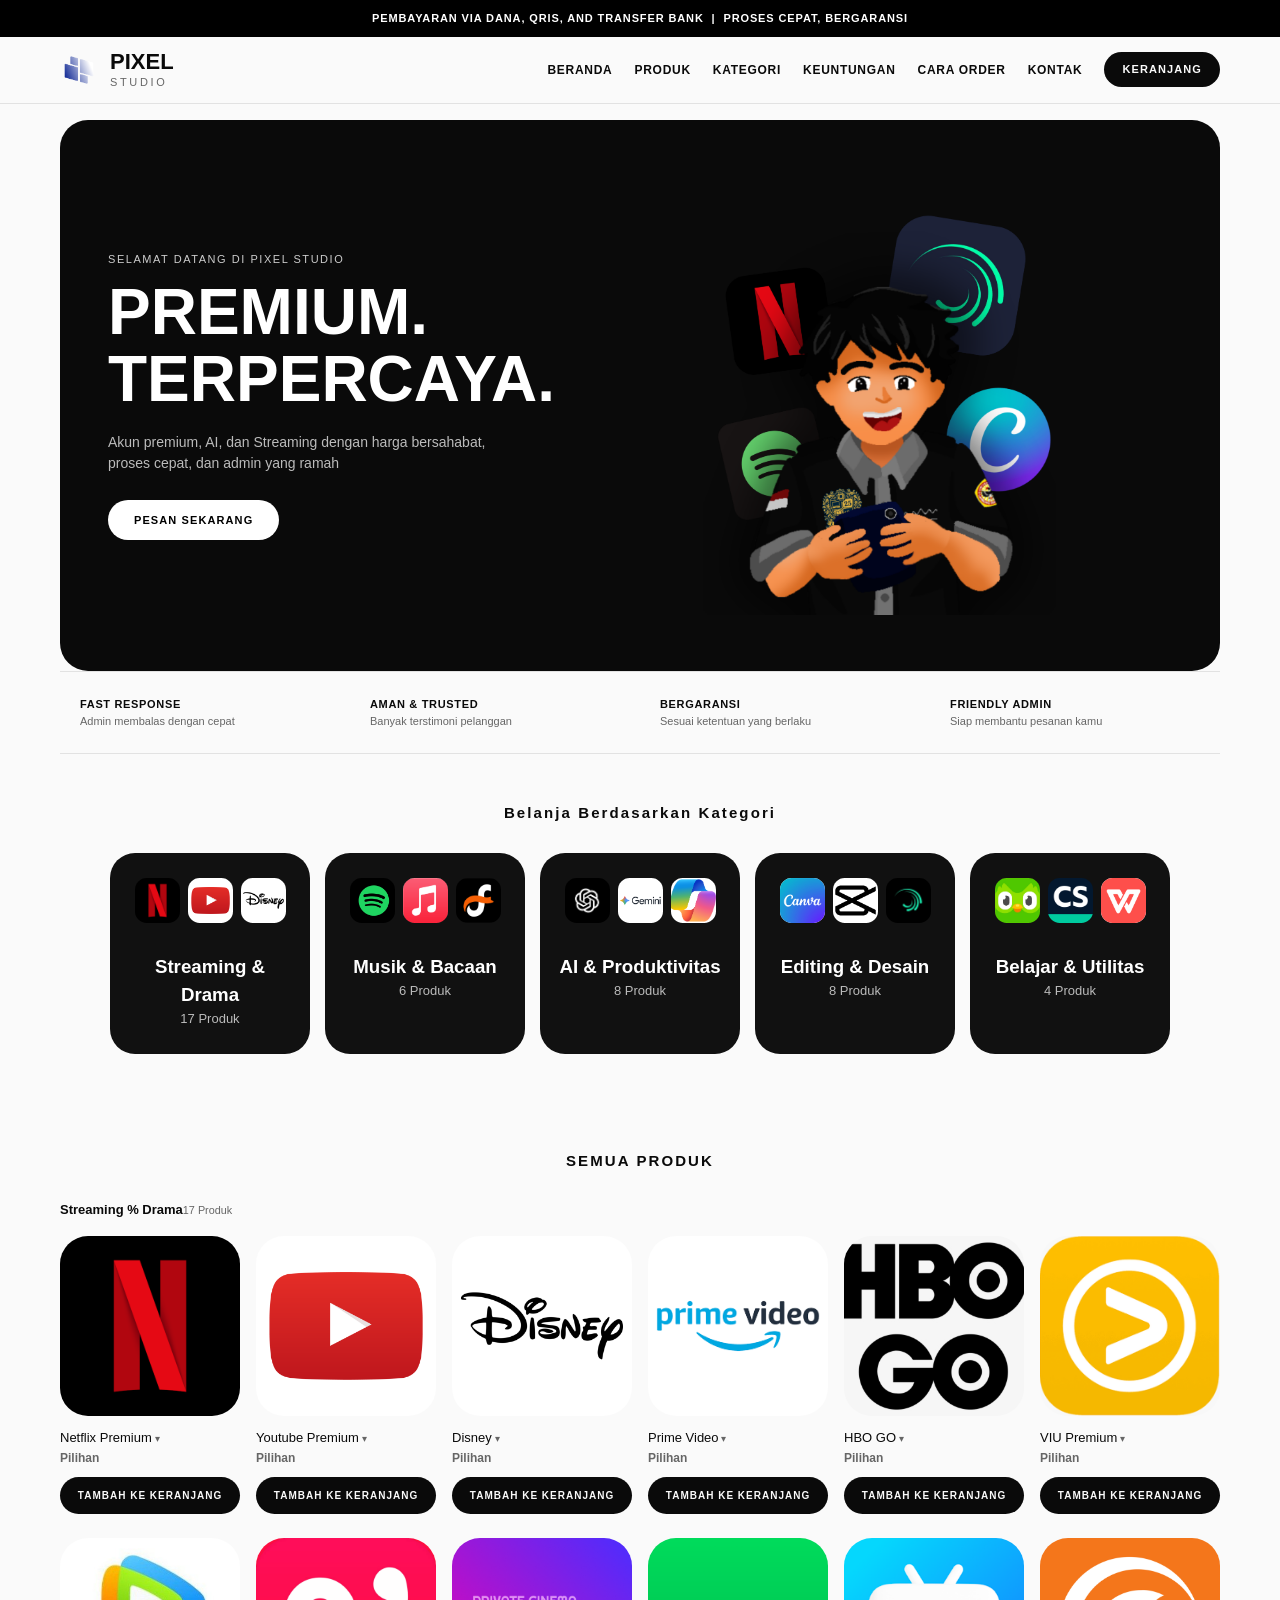
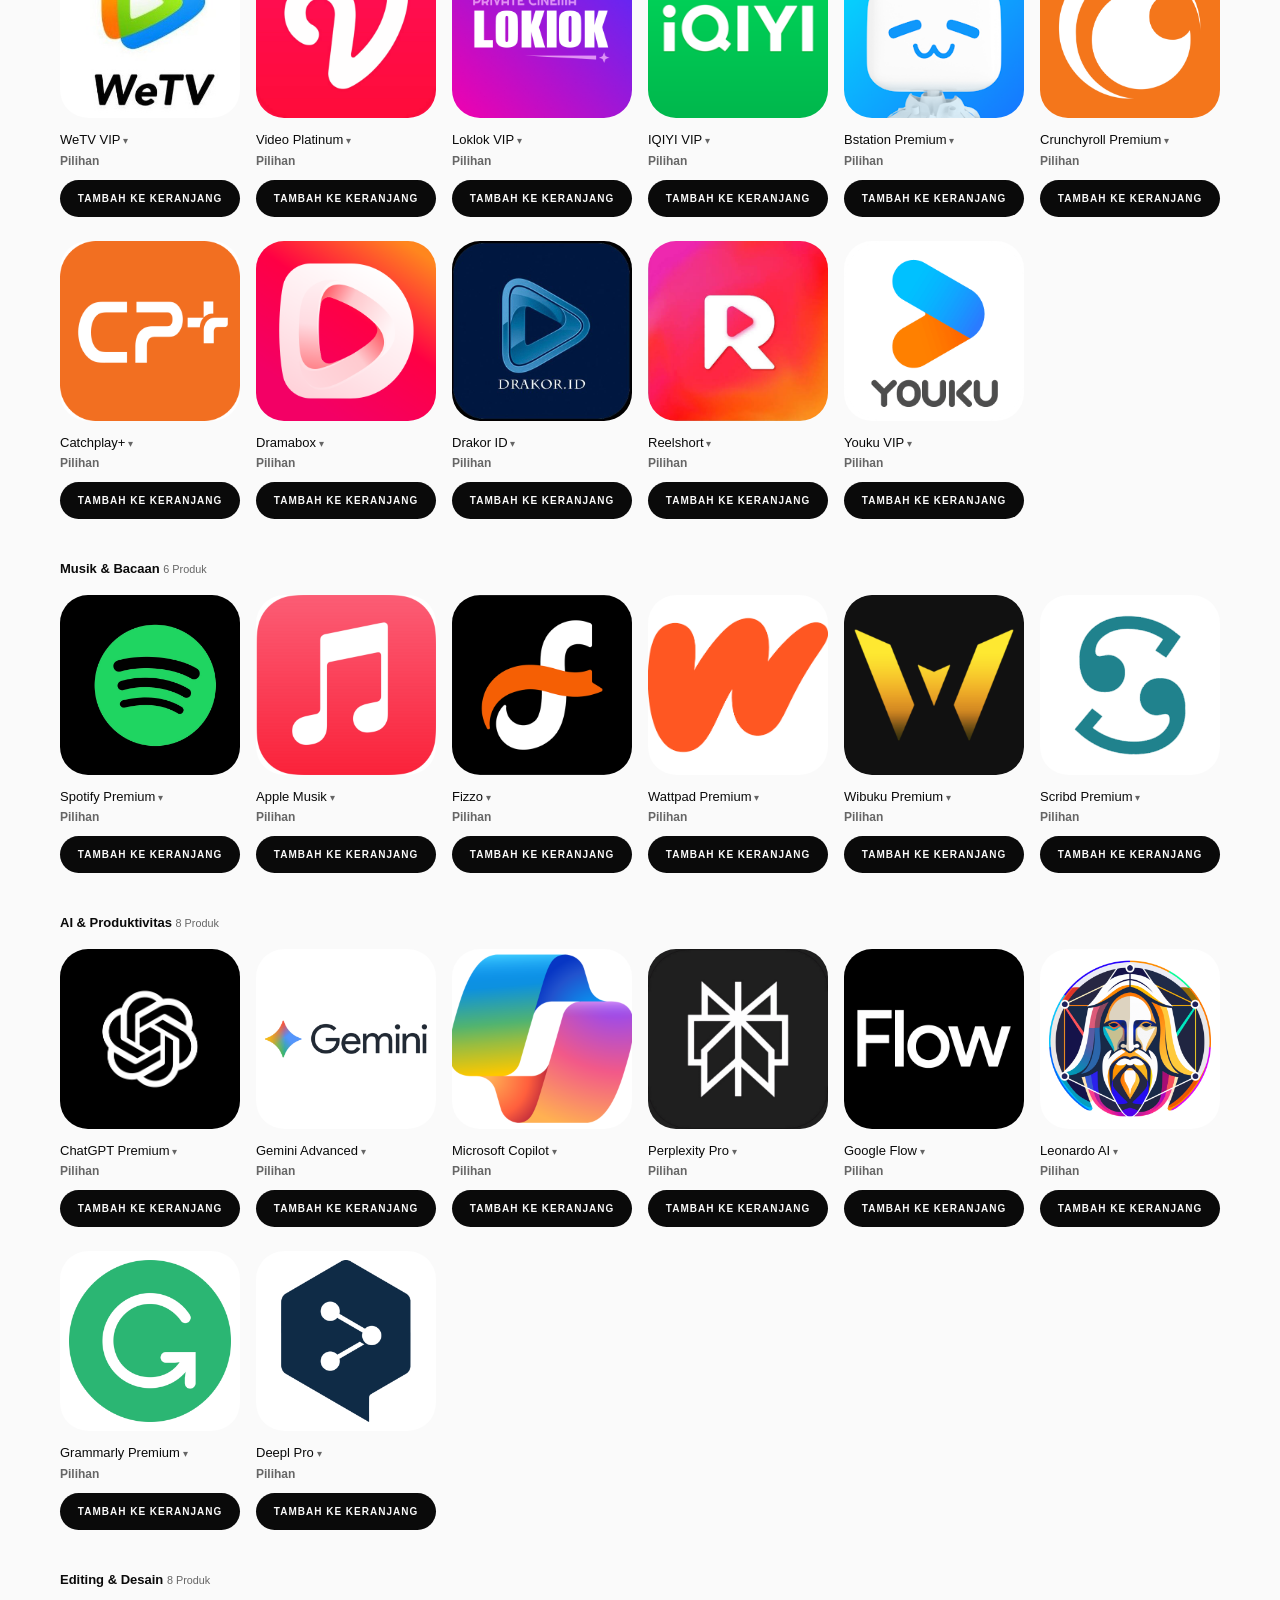
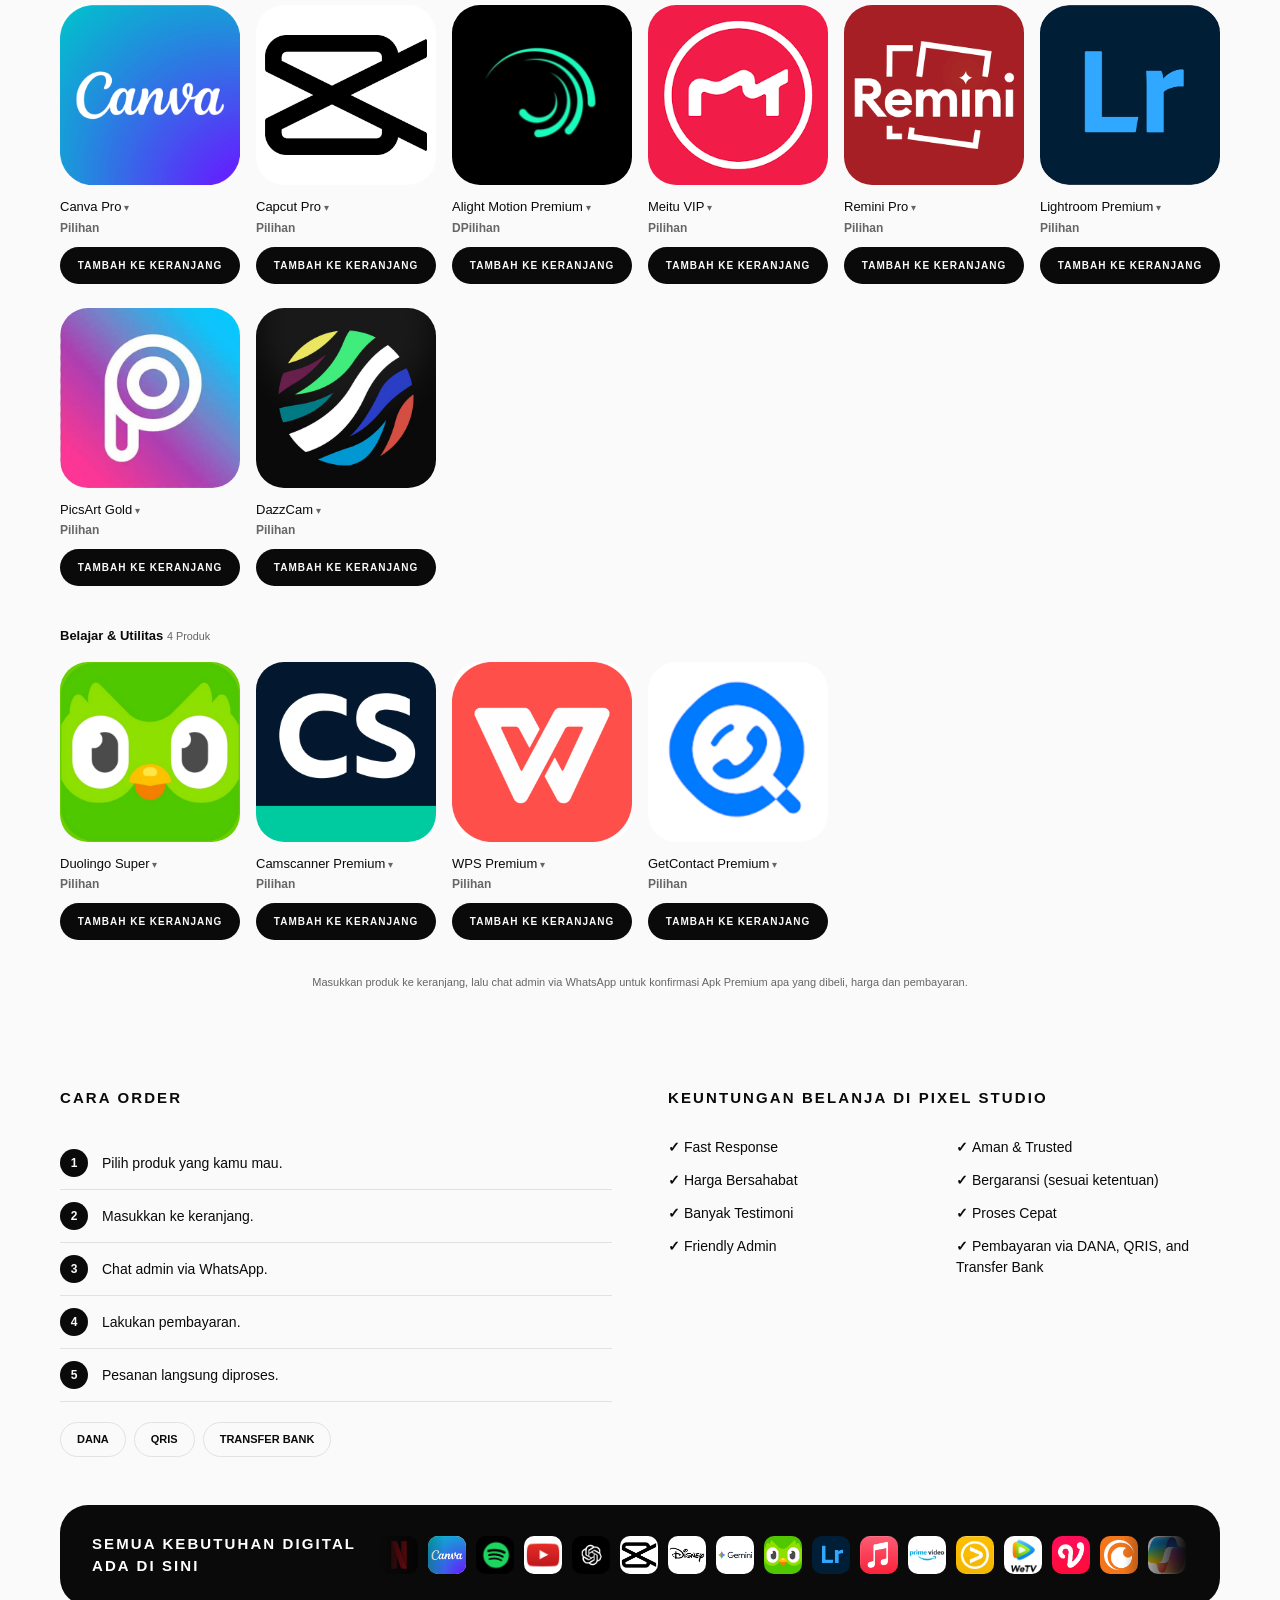
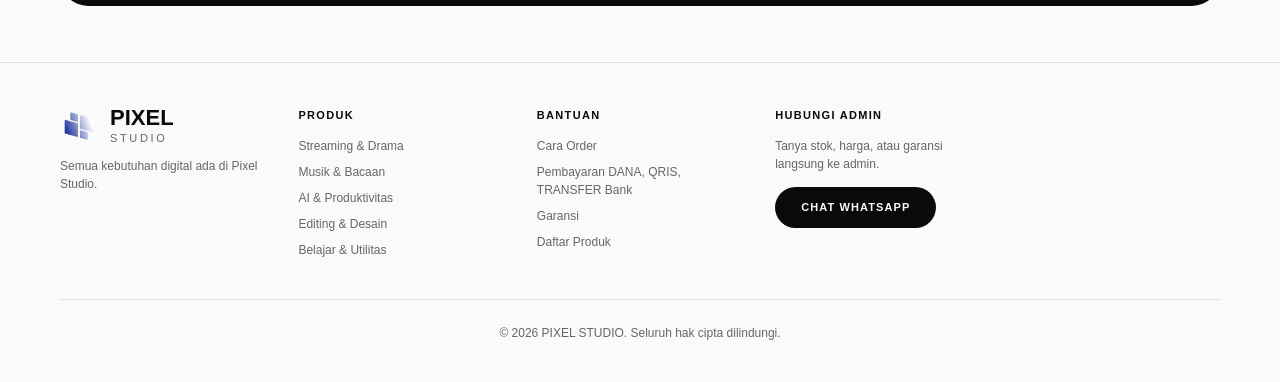
==== commit df39fb43: "FINAL" ====
--- a/pixel_studio.html
+++ b/pixel_studio.html
@@ -32,7 +32,7 @@
                 <p class="kicker">SELAMAT DATANG DI PIXEL STUDIO</p>
                 <h1>PREMIUM.<br>TERPERCAYA.</h1>
                 <p>Akun premium, AI, dan Streaming dengan harga bersahabat, proses cepat, dan admin yang ramah</p>
-                <a class= "btn putih" href="#produk">PESAN SEKARANG</a>
+                <a class="btn putih" href="#produk">PESAN SEKARANG</a>
             </div>
             <div class="collage">
                 <img src="img/Desain.png" alt="Karakter Pixel Studio">
@@ -151,7 +151,7 @@
         <input type="checkbox" id="p5" class="pilih">
         <details>
             <summary><img src="img/hbo-go.png" alt="hbo go"><h4>HBO GO</h4><p>Pilihan</p></summary>
-            <p>isi Deskripsi</p>
+            <p>1 Bulan | 1 Tahun</p>
         </details>
         <label for="p5"></label>
     </article>
@@ -159,7 +159,7 @@
         <input type="checkbox" id="p6" class="pilih">
         <details>
             <summary><img src="img/viu.png" alt="viu premium"><h4>VIU Premium</h4><p>Pilihan</p></summary>
-            <p>isi Deskripsi</p>
+            <p>1 Bulan | 1 Tahun</p>
         </details>
         <label for="p6"></label>
     </article>
@@ -167,7 +167,7 @@
         <input type="checkbox" id="p7" class="pilih">
         <details>
             <summary><img src="img/wetv.jpg" alt="wetv vip"><h4>WeTV VIP</h4><p>Pilihan</p></summary>
-            <p>isi Deskripsi</p>
+            <p>1 Bulan | 1 Tahun</p>
         </details>
         <label for="p7"></label>
     </article>
@@ -175,7 +175,7 @@
         <input type="checkbox" id="p8" class="pilih">
         <details>
             <summary><img src="img/vidio.png" alt="vidio platinum"><h4>Video Platinum</h4><p>Pilihan</p></summary>
-            <p>isi Deskripsi</p>
+            <p>1 Bulan | 1 Tahun</p>
         </details>
         <label for="p8"></label>
     </article>
@@ -183,7 +183,7 @@
         <input type="checkbox" id="p9" class="pilih">
         <details>
             <summary><img src="img/loklok.png" alt="loklok VIP"><h4>Loklok VIP</h4><p>Pilihan</p></summary>
-            <p>isi Deskripsi</p>
+            <p>1 Bulan | 1 Tahun</p>
         </details>
         <label for="p9"></label>
     </article>
@@ -191,7 +191,7 @@
         <input type="checkbox" id="p10" class="pilih">
         <details>
             <summary><img src="img/iqiyi.png" alt="iqiyi vip"><h4>IQIYI VIP</h4><p>Pilihan</p></summary>
-            <p>isi Deskripsi</p>
+            <p>1 Bulan | 1 Tahun</p>
         </details>
         <label for="p10"></label>
     </article>
@@ -199,7 +199,7 @@
         <input type="checkbox" id="p11" class="pilih">
         <details>
             <summary><img src="img/bstation.png" alt="bstation premium"><h4>Bstation Premium</h4><p>Pilihan</p></summary>
-            <p>isi Deskripsi</p>
+            <p>1 Bulan | 1 Tahun</p>
         </details>
         <label for="p11"></label>
     </article>
@@ -207,7 +207,7 @@
         <input type="checkbox" id="p12" class="pilih">
         <details>
             <summary><img src="img/crunchyroll.png" alt="crunchyroll premium"><h4>Crunchyroll Premium</h4><p>Pilihan</p></summary>
-            <p>isi Deskripsi</p>
+            <p>1 Bulan | 1 Tahun</p>
         </details>
         <label for="p12"></label>
     </article>
@@ -215,7 +215,7 @@
         <input type="checkbox" id="p13" class="pilih">
         <details>
             <summary><img src="img/catchplay.png" alt="catchplay+"><h4>Catchplay+</h4><p>Pilihan</p></summary>
-            <p>isi Deskripsi</p>
+            <p>1 Bulan | 1 Tahun</p>
         </details>
         <label for="p13"></label>
     </article>
@@ -223,7 +223,7 @@
         <input type="checkbox" id="p14" class="pilih">
         <details>
             <summary><img src="img/dramabox.image" alt="dramabox"><h4>Dramabox</h4><p>Pilihan</p></summary>
-            <p>isi Deskripsi</p>
+            <p>1 Bulan | 1 Tahun</p>
         </details>
         <label for="p14"></label>
     </article>
@@ -231,7 +231,7 @@
         <input type="checkbox" id="p15" class="pilih">
         <details>
             <summary><img src="img/drakor-id.jpg" alt="drakor-id"><h4>Drakor ID</h4><p>Pilihan</p></summary>
-            <p>isi Deskripsi</p>
+            <p>1 Bulan | 1 Tahun</p>
         </details>
         <label for="p15"></label>
     </article>
@@ -239,7 +239,7 @@
         <input type="checkbox" id="p16" class="pilih">
         <details>
             <summary><img src="img/reelshort.jpg" alt="reelshort"><h4>Reelshort</h4><p>Pilihan</p></summary>
-            <p>isi Deskripsi</p>
+            <p>1 Bulan | 1 Tahun</p>
         </details>
         <label for="p16"></label>
     </article>
@@ -247,7 +247,7 @@
         <input type="checkbox" id="p17" class="pilih">
         <details>
             <summary><img src="img/youku.png" alt="youku vip"><h4>Youku VIP</h4><p>Pilihan</p></summary>
-            <p>isi Deskripsi</p>
+            <p>1 Bulan | 1 Tahun</p>
         </details>
         <label for="p17"></label>
     </article>
@@ -259,7 +259,7 @@
         <input type="checkbox" id="p18" class="pilih">
         <details>
             <summary><img src="img/spotify.jpg" alt="spotify premium"><h4>Spotify Premium</h4><p>Pilihan</p></summary>
-            <p>isi Deskripsi</p>
+            <p>1 Bulan | 1 Tahun</p>
         </details>
         <label for="p8"></label>
     </article>
@@ -267,7 +267,7 @@
         <input type="checkbox" id="p19" class="pilih">
         <details>
             <summary><img src="img/apple-music.png" alt="apple-musik"><h4>Apple Musik</h4><p>Pilihan</p></summary>
-            <p>isi Deskripsi</p>
+            <p>1 Bulan | 1 Tahun</p>
         </details>
         <label for="p19"></label>
     </article>
@@ -275,7 +275,7 @@
         <input type="checkbox" id="p20" class="pilih">
         <details>
             <summary><img src="img/fizzo.png" alt="fizzo"><h4>Fizzo</h4><p>Pilihan</p></summary>
-            <p>isi Deskripsi</p>
+            <p>1 Bulan | 1 Tahun</p>
         </details>
         <label for="p20"></label>
     </article>
@@ -283,7 +283,7 @@
         <input type="checkbox" id="p21" class="pilih">
         <details>
             <summary><img src="img/wattpad.png" alt="wattpad premium"><h4>Wattpad Premium</h4><p>Pilihan</p></summary>
-            <p>isi Deskripsi</p>
+            <p>1 Bulan | 1 Tahun</p>
         </details>
         <label for="p21"></label>
     </article>
@@ -291,7 +291,7 @@
         <input type="checkbox" id="p22" class="pilih">
         <details>
             <summary><img src="img/wibuku.png" alt="wibuku premium"><h4>Wibuku Premium</h4><p>Pilihan</p></summary>
-            <p>isi Deskripsi</p>
+            <p>1 Bulan | 1 Tahun</p>
         </details>
         <label for="p22"></label>
     </article>
@@ -299,19 +299,19 @@
         <input type="checkbox" id="p23" class="pilih">
         <details>
             <summary><img src="img/scribd.png" alt="scribd premium"><h4>Scribd Premium</h4><p>Pilihan</p></summary>
-            <p>isi Deskripsi</p>
+            <p>1 Bulan | 1 Tahun</p>
         </details>
         <label for="p23"></label>
     </article>
 </div>
 
-<h3 id="musik">AI & Produktivitas <small>8 Produk</small></h3>
+<h3 id="ai">AI & Produktivitas <small>8 Produk</small></h3>
 <div class="grid">
     <article>
         <input type="checkbox" id="p24" class="pilih">
         <details>
             <summary><img src="img/chatgpt.webp" alt="chatgpt premium"><h4>ChatGPT Premium</h4><p>Pilihan</p></summary>
-            <p>isi Deskripsi</p>
+            <p>1 Bulan | 1 Tahun</p>
         </details>
         <label for="p24"></label>
     </article>
@@ -319,7 +319,7 @@
         <input type="checkbox" id="p25" class="pilih">
         <details>
             <summary><img src="img/gemini.png" alt="Gemini Advanced"><h4>Gemini Advanced</h4><p>Pilihan</p></summary>
-            <p>isi Deskripsi</p>
+            <p>1 Bulan | 1 Tahun</p>
         </details>
         <label for="p25"></label>
     </article>
@@ -327,7 +327,7 @@
         <input type="checkbox" id="p26" class="pilih">
         <details>
             <summary><img src="img/copilot.png" alt="microsoft copilot"><h4>Microsoft Copilot</h4><p>Pilihan</p></summary>
-            <p>isi Deskripsi</p>
+            <p>1 Bulan | 1 Tahun</p>
         </details>
         <label for="p26"></label>
     </article>
@@ -335,7 +335,7 @@
         <input type="checkbox" id="p27" class="pilih">
         <details>
             <summary><img src="img/perplexity.png" alt="perplexity pro"><h4>Perplexity Pro</h4><p>Pilihan</p></summary>
-            <p>isi Deskripsi</p>
+            <p>1 Bulan | 1 Tahun</p>
         </details>
         <label for="p27"></label>
     </article>
@@ -343,7 +343,7 @@
         <input type="checkbox" id="p28" class="pilih">
         <details>
             <summary><img src="img/google-flow.png" alt="google flow"><h4>Google Flow</h4><p>Pilihan</p></summary>
-            <p>isi Deskripsi</p>
+            <p>1 Bulan | 1 Tahun</p>
         </details>
         <label for="p28"></label>
     </article>
@@ -351,7 +351,7 @@
         <input type="checkbox" id="p29" class="pilih">
         <details>
             <summary><img src="img/leonardo-ai.png" alt="Leornardo AI"><h4>Leonardo AI</h4><p>Pilihan</p></summary>
-            <p>isi Deskripsi</p>
+            <p>1 Bulan | 1 Tahun</p>
         </details>
         <label for="p29"></label>
     </article>
@@ -359,7 +359,7 @@
         <input type="checkbox" id="p30" class="pilih">
         <details>
             <summary><img src="img/grammarly.png" alt="Grammarly Premium"><h4>Grammarly Premium</h4><p>Pilihan</p></summary>
-            <p>isi Deskripsi</p>
+            <p>1 Bulan | 1 Tahun</p>
         </details>
         <label for="p30"></label>
     </article>
@@ -367,19 +367,19 @@
         <input type="checkbox" id="p31" class="pilih">
         <details>
             <summary><img src="img/deepl.png" alt="Deepl Pro"><h4>Deepl Pro</h4><p>Pilihan</p></summary>
-            <p>isi Deskripsi</p>
+            <p>1 Bulan | 1 Tahun</p>
         </details>
         <label for="p31"></label>
     </article>
 </div>
 
-<h3 id="musik">Editing & Desain <small>8 Produk</small></h3>
+<h3 id="edit">Editing & Desain <small>8 Produk</small></h3>
 <div class="grid">
     <article>
         <input type="checkbox" id="p32" class="pilih">
         <details>
             <summary><img src="img/canva.png" alt="Canva Pro"><h4>Canva Pro</h4><p>Pilihan</p></summary>
-            <p>isi Deskripsi</p>
+            <p>1 Bulan | 1 Tahun</p>
         </details>
         <label for="p32"></label>
     </article>
@@ -387,7 +387,7 @@
         <input type="checkbox" id="p33" class="pilih">
         <details>
             <summary><img src="img/capcut.png" alt="Capcut Pro"><h4>Capcut Pro</h4><p>Pilihan</p></summary>
-            <p>isi Deskripsi</p>
+            <p>1 Bulan | 1 Tahun</p>
         </details>
         <label for="p33"></label>
     </article>
@@ -395,7 +395,7 @@
         <input type="checkbox" id="p34" class="pilih">
         <details>
             <summary><img src="img/alight-motion.jpg" alt="Alight Motion Premium"><h4>Alight Motion Premium</h4><p>DPilihan</p></summary>
-            <p>isi Deskripsi</p>
+            <p>1 Bulan | 1 Tahun</p>
         </details>
         <label for="p34"></label>
     </article>
@@ -403,7 +403,7 @@
         <input type="checkbox" id="p35" class="pilih">
         <details>
             <summary><img src="img/meitu.webp" alt="Meitu VIP"><h4>Meitu VIP</h4><p>Pilihan</p></summary>
-            <p>isi Deskripsi</p>
+            <p>1 Bulan | 1 Tahun</p>
         </details>
         <label for="p35"></label>
     </article>
@@ -411,7 +411,7 @@
         <input type="checkbox" id="p36" class="pilih">
         <details>
             <summary><img src="img/remini.png" alt="Remini Pro"><h4>Remini Pro</h4><p>Pilihan</p></summary>
-            <p>isi Deskripsi</p>
+            <p>1 Bulan | 1 Tahun</p>
         </details>
         <label for="p36"></label>
     </article>
@@ -419,7 +419,7 @@
         <input type="checkbox" id="p37" class="pilih">
         <details>
             <summary><img src="img/lightroom.png" alt="Lightroom Premium"><h4>Lightroom Premium</h4><p>Pilihan</p></summary>
-            <p>isi Deskripsi</p>
+            <p>1 Bulan | 1 Tahun</p>
         </details>
         <label for="p37"></label>
     </article>
@@ -427,7 +427,7 @@
         <input type="checkbox" id="p38" class="pilih">
         <details>
             <summary><img src="img/picsart.jpg" alt="PicsArt Gold"><h4>PicsArt Gold</h4><p>Pilihan</p></summary>
-            <p>isi Deskripsi</p>
+            <p>1 Bulan | 1 Tahun</p>
         </details>
         <label for="p38"></label>
     </article>
@@ -435,7 +435,7 @@
         <input type="checkbox" id="p39" class="pilih">
         <details>
             <summary><img src="img/dazzcam.jpg" alt="DazzCam"><h4>DazzCam</h4><p>Pilihan</p></summary>
-            <p>isi Deskripsi</p>
+            <p>1 Bulan | 1 Tahun</p>
         </details>
         <label for="p39"></label>
     </article>
@@ -447,7 +447,7 @@
         <input type="checkbox" id="p40" class="pilih">
         <details>
             <summary><img src="img/duolingo.png" alt="Duolingo Super"><h4>Duolingo Super</h4><p>Pilihan</p></summary>
-            <p>isi Deskripsi</p>
+            <p>1 Bulan | 1 Tahun</p>
         </details>
         <label for="p40"></label>
     </article>
@@ -455,7 +455,7 @@
         <input type="checkbox" id="p41" class="pilih">
         <details>
             <summary><img src="img/camscanner.png" alt="Camscanner Premium"><h4>Camscanner Premium</h4><p>Pilihan</p></summary>
-            <p>isi Deskripsi</p>
+            <p>1 Bulan | 1 Tahun</p>
         </details>
         <label for="p41"></label>
     </article>
@@ -463,21 +463,21 @@
         <input type="checkbox" id="p42" class="pilih">
         <details>
             <summary><img src="img/wps.png" alt="WPS Premium"><h4>WPS Premium</h4><p>Pilihan</p></summary>
-            <p>isi Deskripsi</p>
+            <p>1 Bulan | 1 Tahun</p>
         </details>
         <label for="p42"></label>
     </article>
     <article>
         <input type="checkbox" id="p43" class="pilih">
         <details>
-            <summary><img src="img/getcontact.png" alt="GetContact Premium"><h4>Camscanner Premium</h4><p>Pilihan</p></summary>
-            <p>isi Deskripsi</p>
+            <summary><img src="img/getcontact.png" alt="GetContact Premium"><h4>GetContact Premium</h4><p>Pilihan</p></summary>
+            <p>1 Bulan | 1 Tahun</p>
         </details>
         <label for="p43"></label>
     </article>
 </div>
             </div>
-            <p class="note">Masukkan produk ke keranjang, lalu chat admin via WhatsApp untuk konfirmasi harga dan pembayaran.</p>
+            <p class="note">Masukkan produk ke keranjang, lalu chat admin via WhatsApp untuk konfirmasi Apk Premium apa yang dibeli, harga dan pembayaran.</p>
         </section>
 
         <!--ORDER-->
@@ -577,7 +577,7 @@
         <div>
             <a href="#atas" class="brand"><img src="img/logo-toko.png" alt="Pixel Studio">
             <b>PIXEL <small>STUDIO</small></b></a>
-            <p>Semua kebutuhan digital ada di Pixel Studi.</p>
+            <p>Semua kebutuhan digital ada di Pixel Studio.</p>
         </div>
         <div>
             <h5>PRODUK</h5>
@@ -601,7 +601,7 @@
         <div>
             <h5>HUBUNGI ADMIN</h5>
             <p>Tanya stok, harga, atau garansi langsung ke admin.</p>
-            <a class="btn" href="wa.me/62881080888213" target="_blank">CHAT WHATSAPP</a>
+            <a class="btn" href="https://wa.me/62881080888213?text=Halo%20Pixel%20Studio%2C%20saya%20mau%20tanya%20produk." target="_blank">CHAT WHATSAPP</a>
         </div>
         <p class="hak"> &copy; 2026 PIXEL STUDIO. Seluruh hak cipta dilindungi.</p>
     </footer>
@@ -656,7 +656,7 @@
             <li id="k43">GetContact Premium<label for="p43">Hapus</label></li>
         </ul>
         <p>Sebutkan nama produk yang dpilih saat chat admin. Pembayaran via DANA, QRIS, dan TRANSFER BANK</p>
-        <a class="btn" href="wa.me/62881080888213" target="_blank">CHAT ADMIN VIA WHATSAPP</a>
+        <a class="btn" href="https://wa.me/62881080888213?text=Halo%20Pixel%20Studio%2C%20saya%20mau%20pesan%20produk%20dari%20keranjang%20saya." target="_blank">CHAT ADMIN VIA WHATSAPP</a>
     </aside>
 </body>
 </html>
--- a/desain.css
+++ b/desain.css
@@ -160,9 +160,9 @@
 }
 
 /*Hero*/
-.hero {
-  display: flex;
-  flex-warp: wrap;
+.banner {
+  display: flex;
+  flex-wrap: wrap;
   align-items: center;
   justify-content: space-between;
   gap: 32px;
@@ -180,13 +180,13 @@
   color: #ccc;
 }
 
-.hero h1 {
+.banner h1 {
   font-size: clamp(36px, 6vw, 64px);
   line-height: 1.05;
   margin: 12px 0 18px;
 }
 
-.hero p:not(.kicker) {
+.banner p:not(.kicker) {
   max-width: 420px;
   color: #bbb;
   font-size: 14px;
@@ -705,7 +705,7 @@
 }
 
 @media (max-width: 600px) {
-   .hero {
+   .banner {
       padding: 36px 24px;
    }
 }
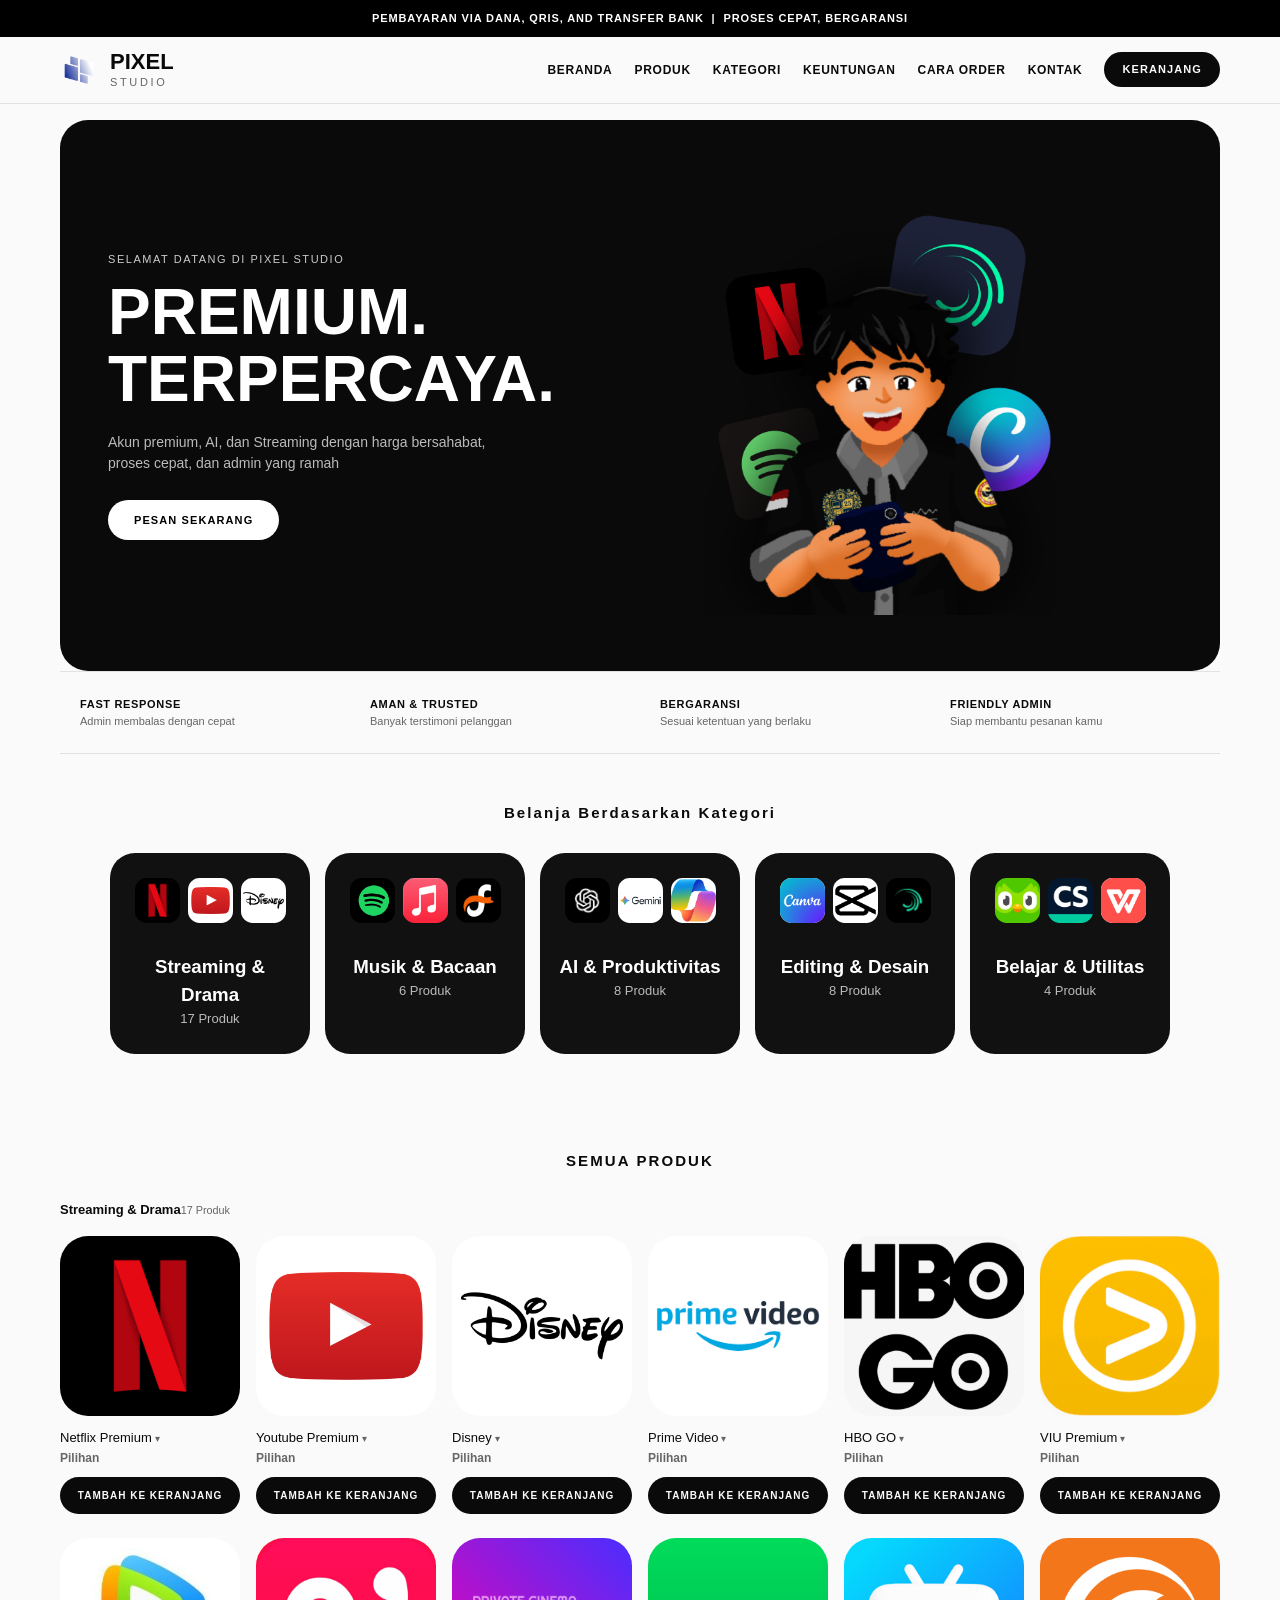
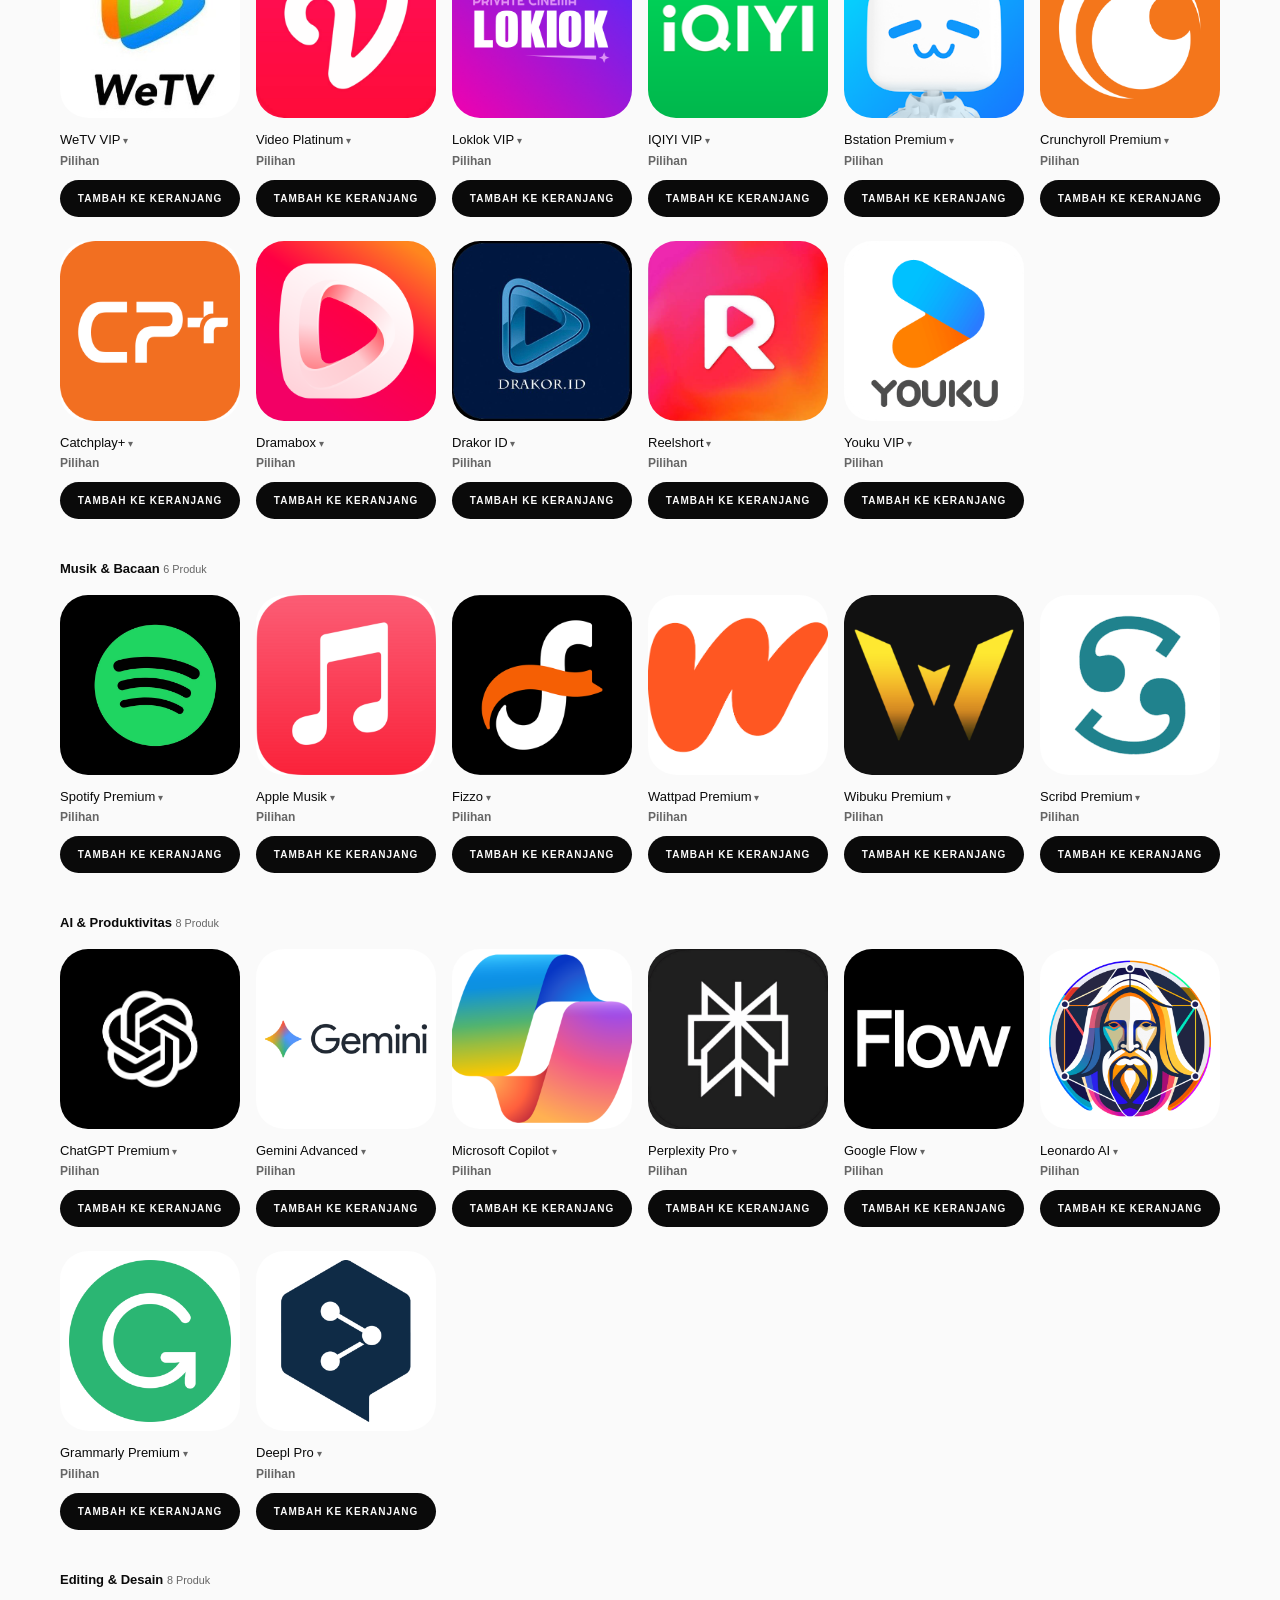
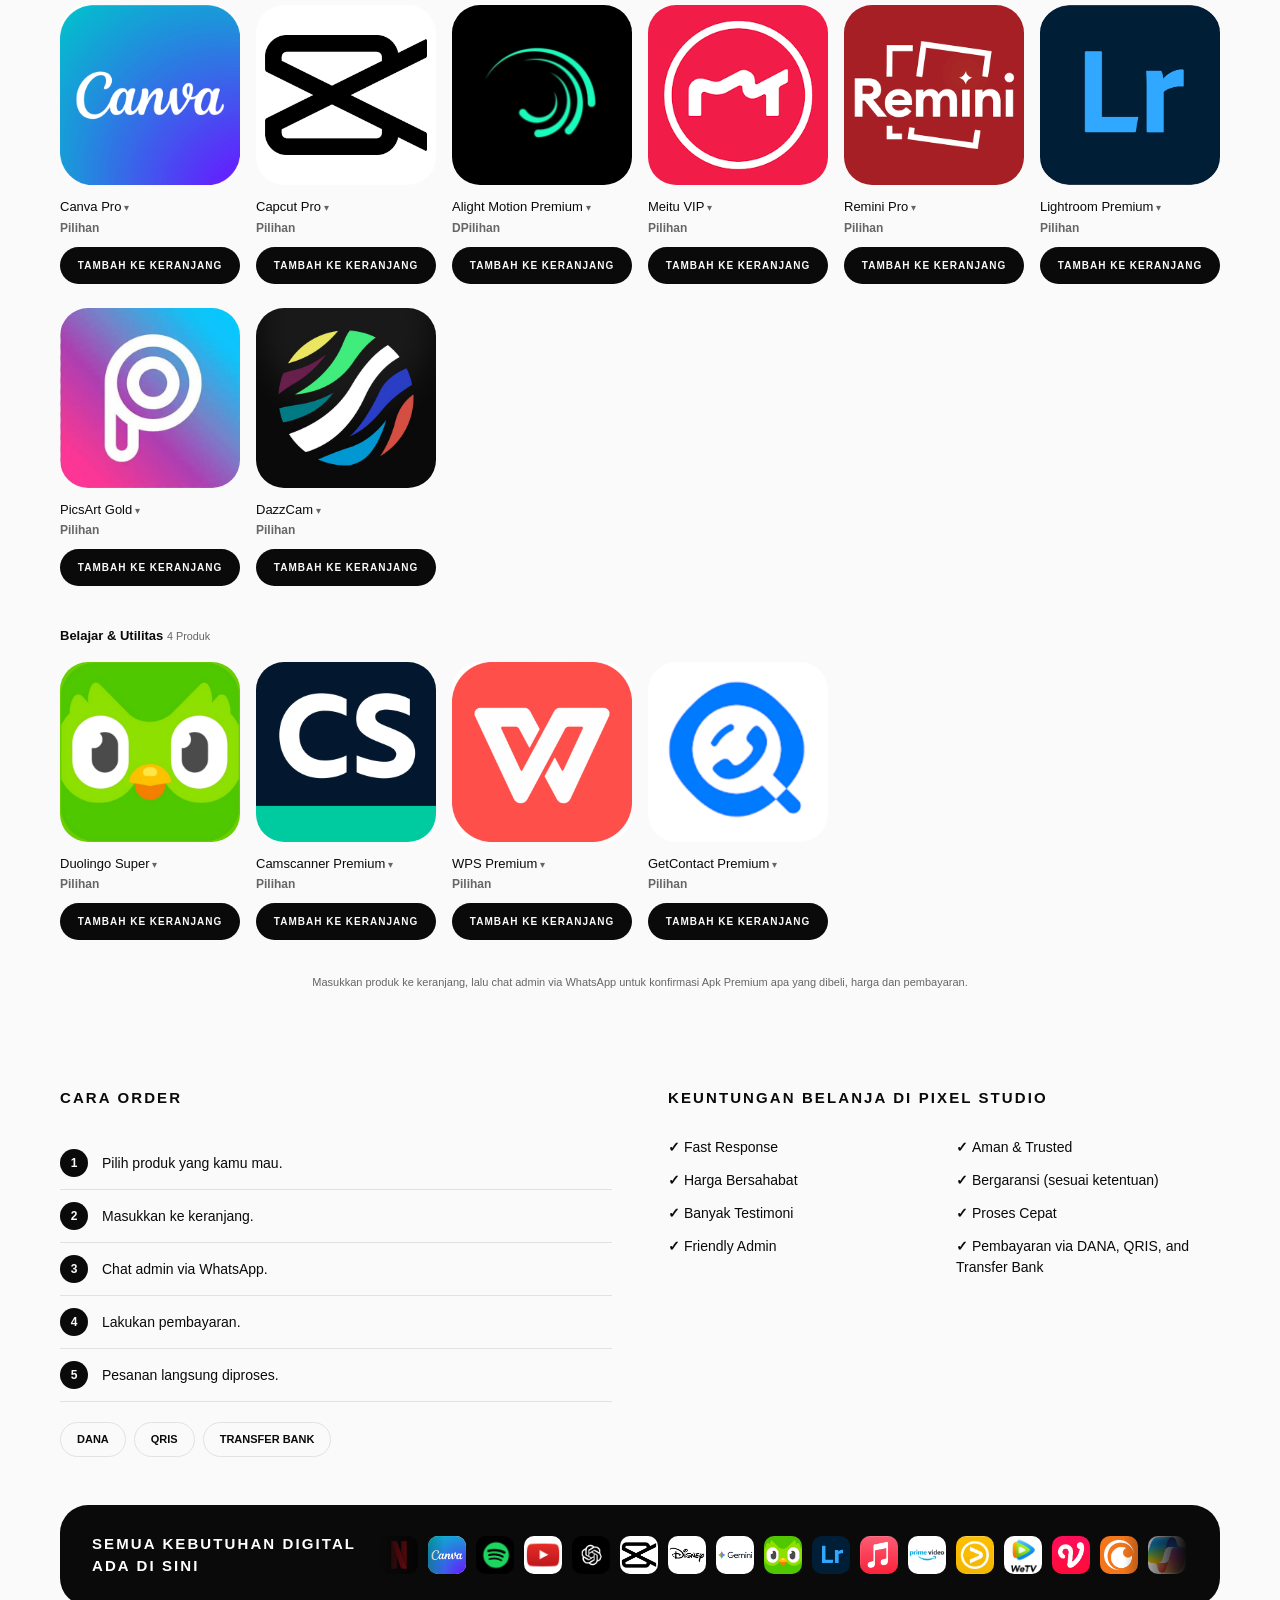
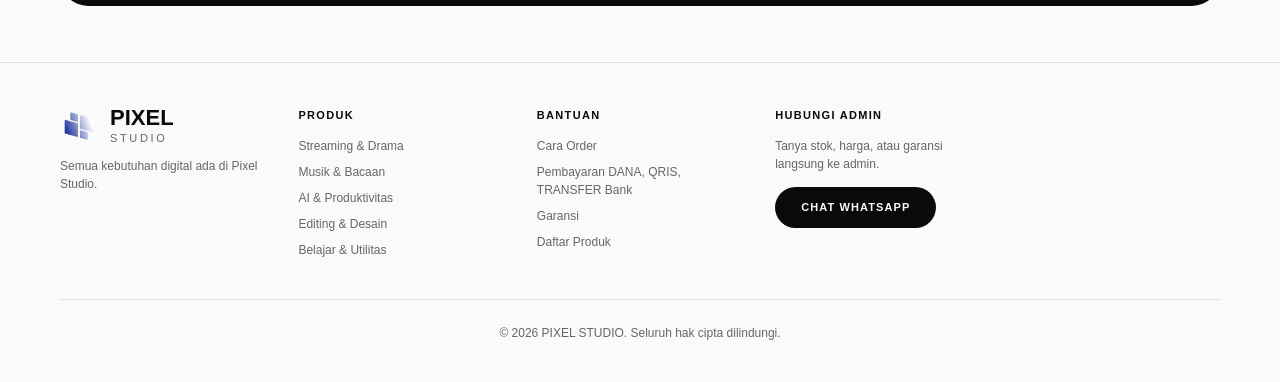
==== commit 76799741: "REAL FINAL" ====
--- a/pixel_studio.html
+++ b/pixel_studio.html
@@ -113,7 +113,7 @@
         <section id="produk">
             <h2>SEMUA PRODUK</h2>
             <div id="katalog">
-<h3 id="stream">Streaming % Drama<small>17 Produk</small></h3>
+<h3 id="stream">Streaming & Drama<small>17 Produk</small></h3>
 <div class="grid">
     <article>
         <input type="checkbox" id="p1" class="pilih">
@@ -140,7 +140,7 @@
         <label for="p3"></label>
     </article>
     <article>
-        <input type="checkbox" id="p1" class="pilih">
+        <input type="checkbox" id="p4" class="pilih">
         <details>
             <summary><img src="img/prime-video.png" alt="prime-video"><h4>Prime Video</h4><p>Pilihan</p></summary>
             <p>1 Bulan | 6 Bulan <br> 1 Tahun</p>
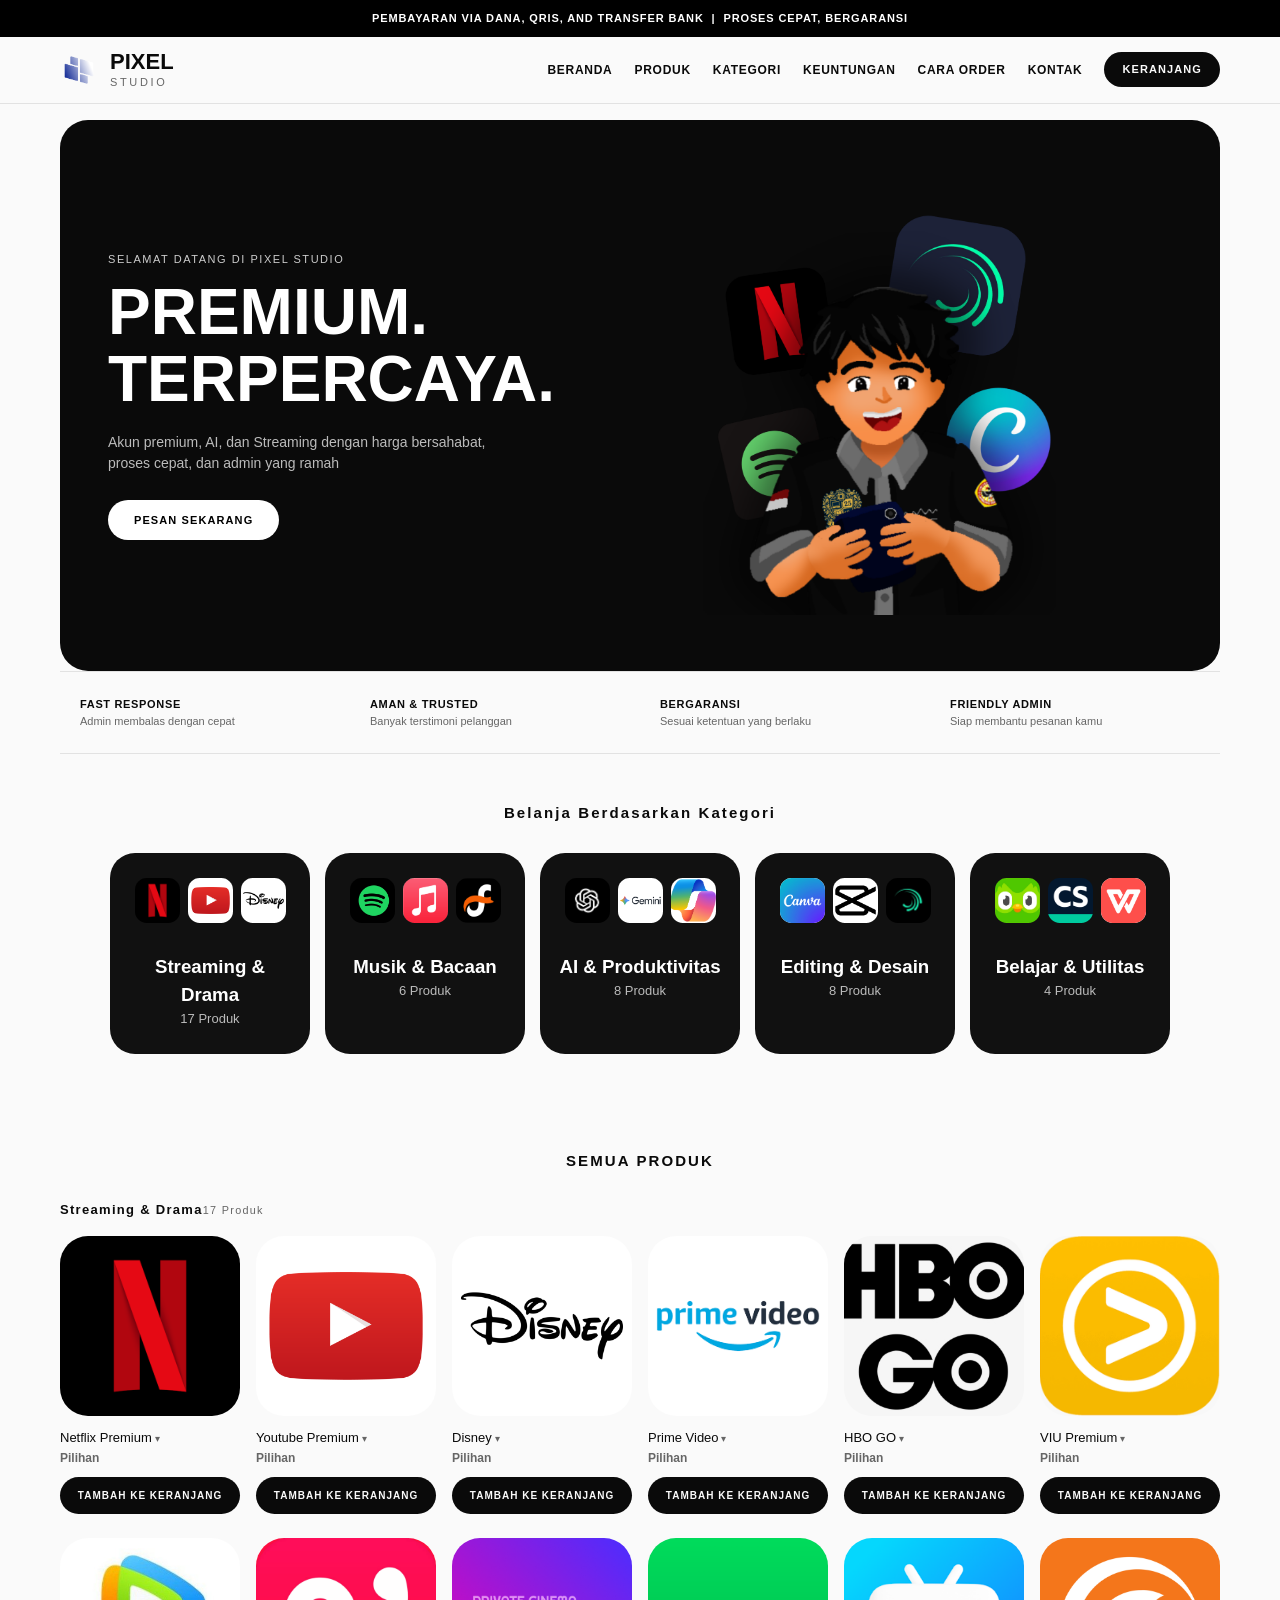
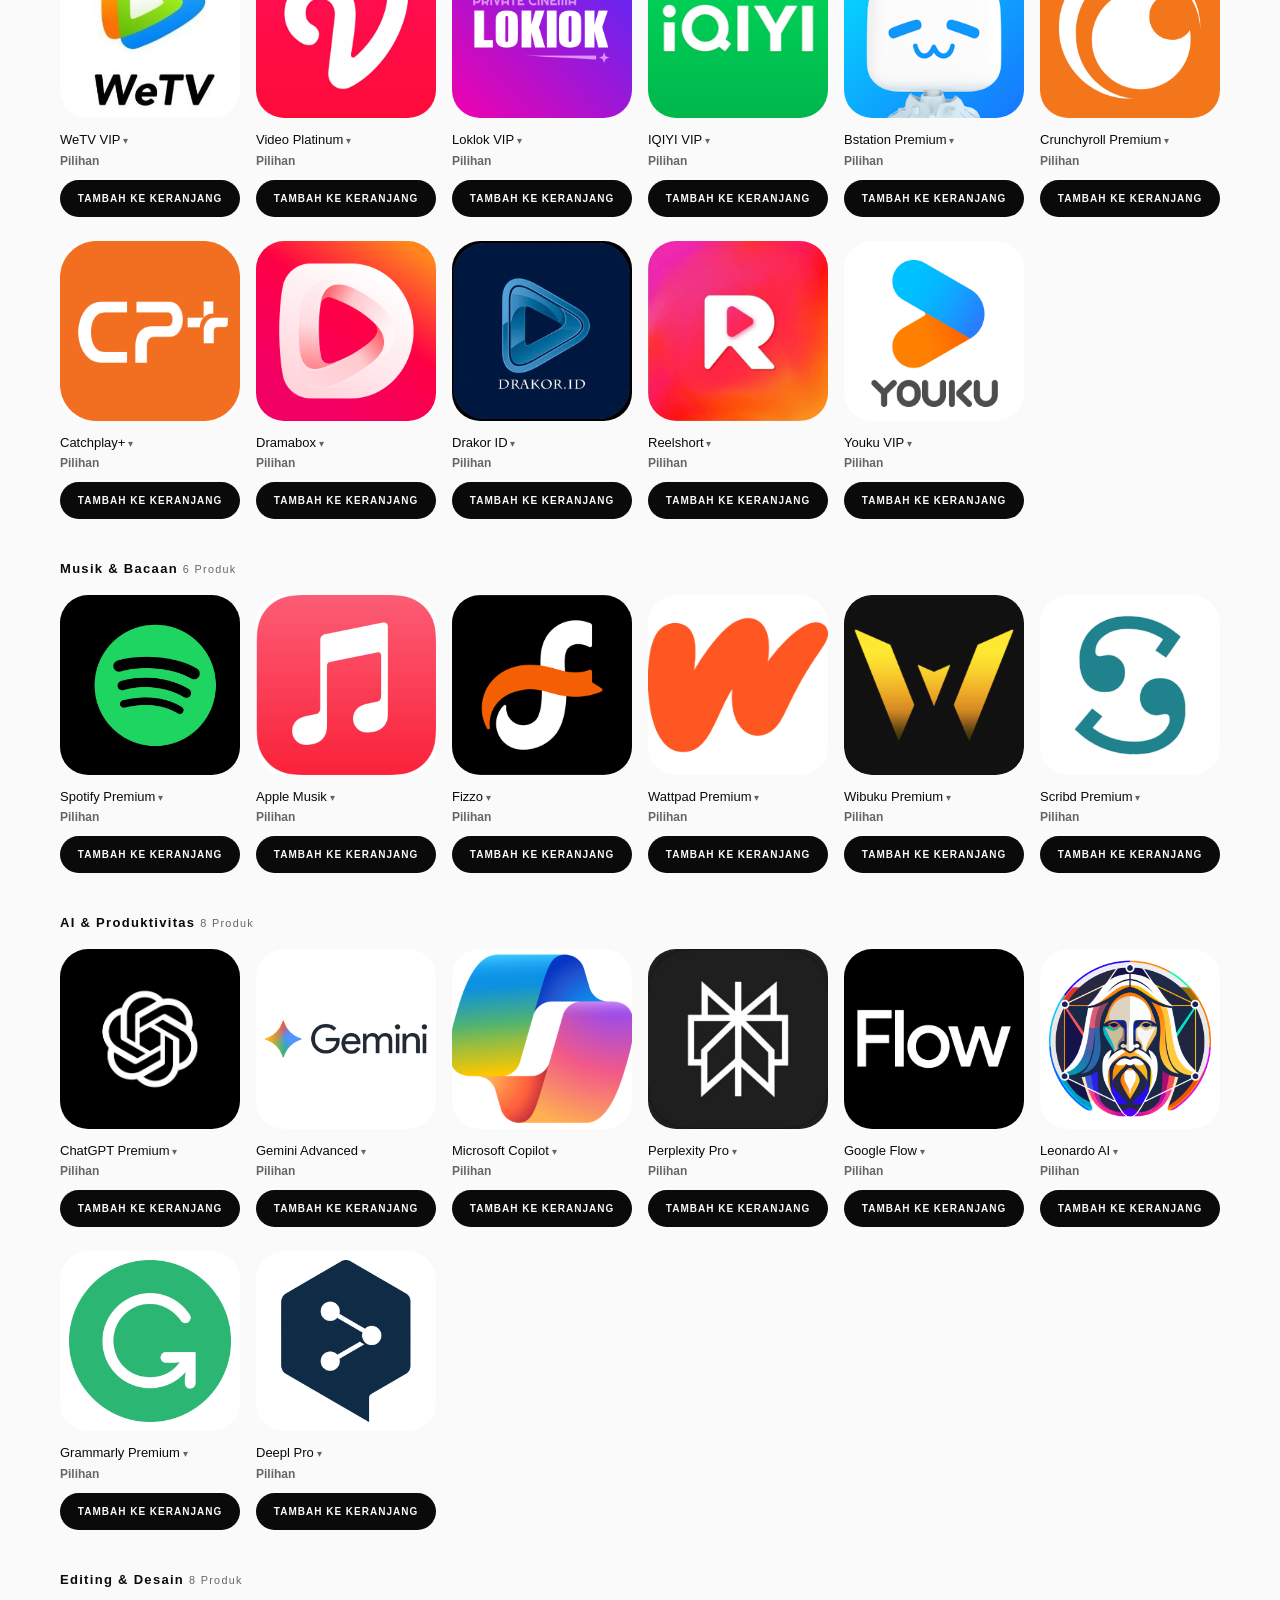
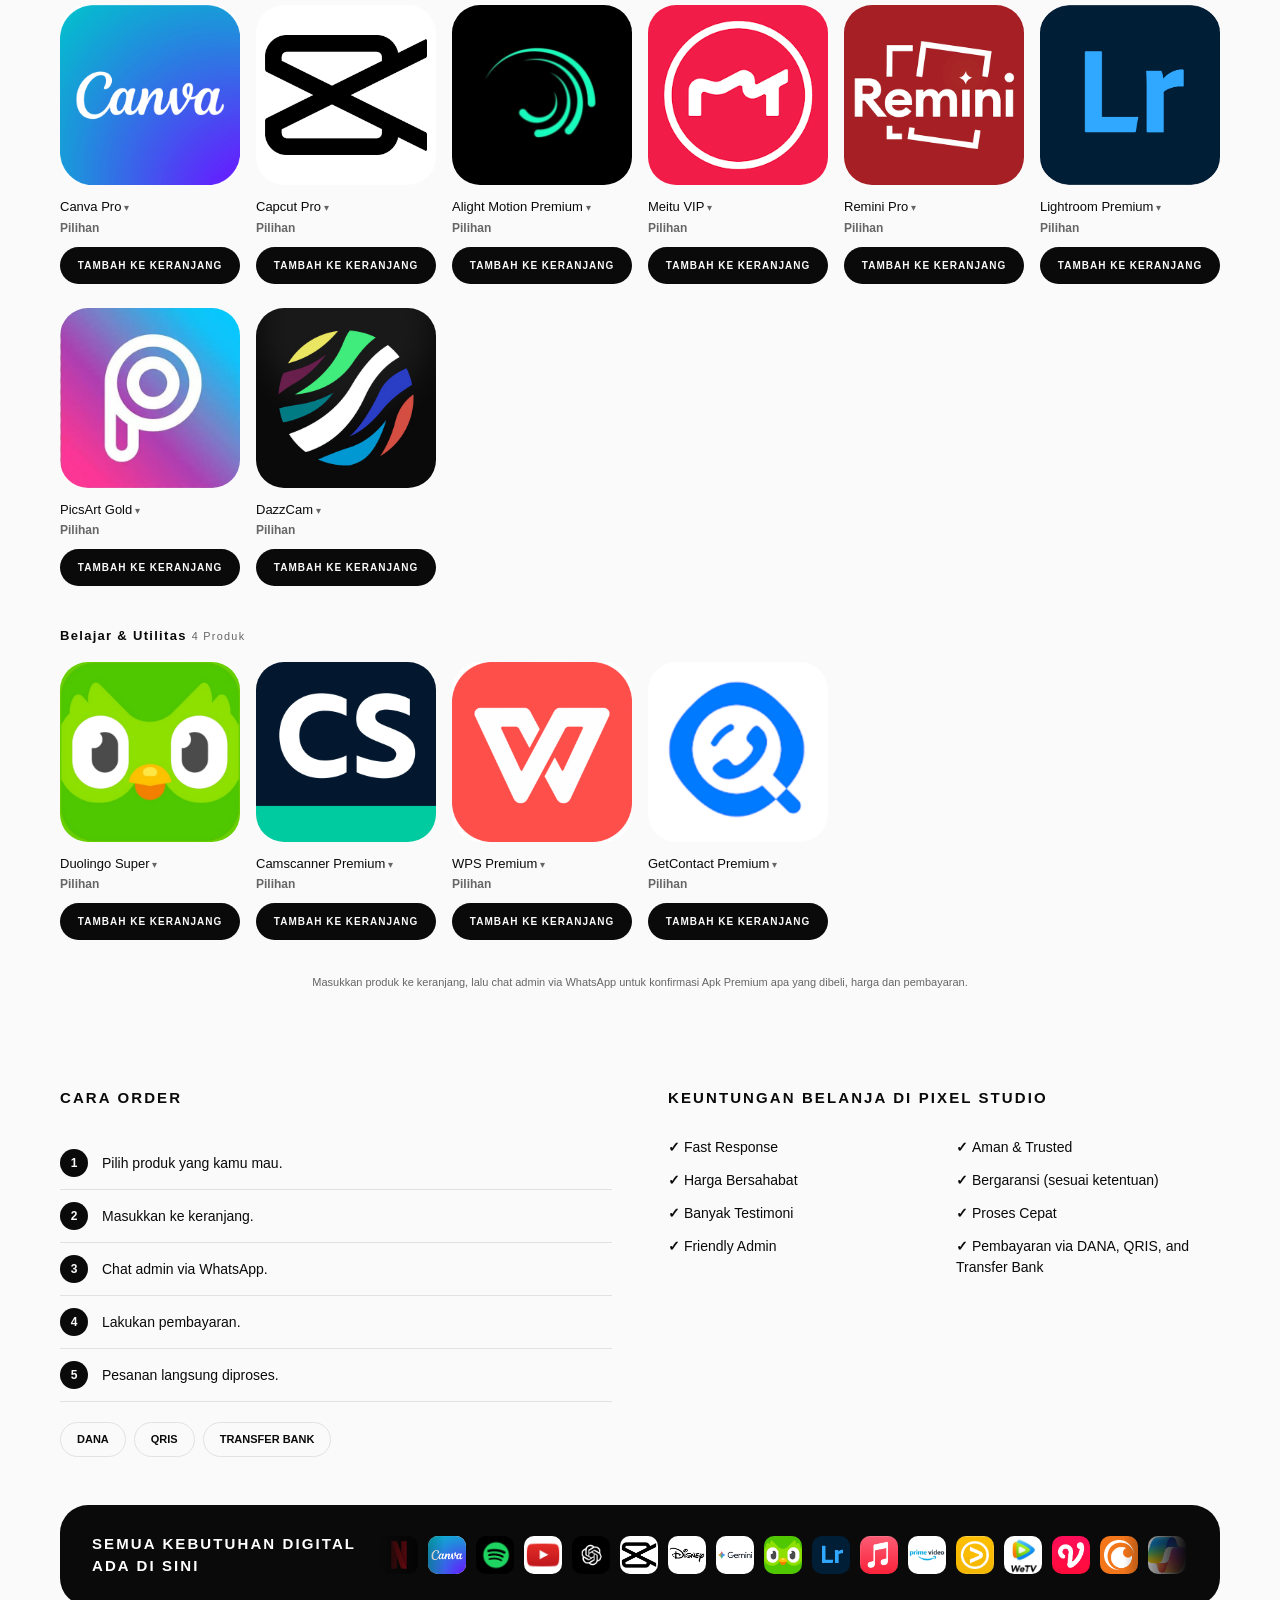
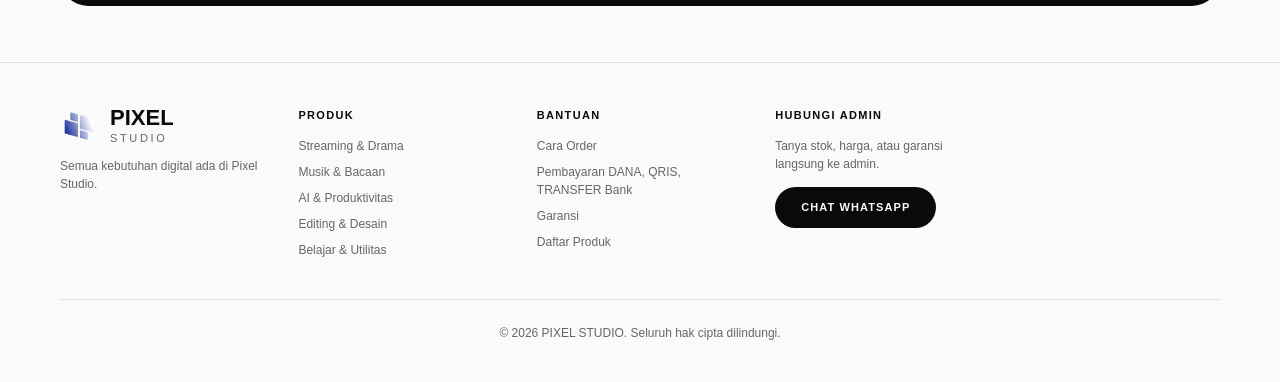
==== commit bd82fa09: "fixxx final" ====
--- a/pixel_studio.html
+++ b/pixel_studio.html
@@ -394,7 +394,7 @@
     <article>
         <input type="checkbox" id="p34" class="pilih">
         <details>
-            <summary><img src="img/alight-motion.jpg" alt="Alight Motion Premium"><h4>Alight Motion Premium</h4><p>DPilihan</p></summary>
+            <summary><img src="img/alight-motion.jpg" alt="Alight Motion Premium"><h4>Alight Motion Premium</h4><p>Pilihan</p></summary>
             <p>1 Bulan | 1 Tahun</p>
         </details>
         <label for="p34"></label>
--- a/desain.css
+++ b/desain.css
@@ -290,7 +290,7 @@
 
 #katalog h3 {
   font-size: 13px;
-  letter-spacing: .lem;
+  letter-spacing: .1em;
   margin: 40px 0 16px;
 }
 
